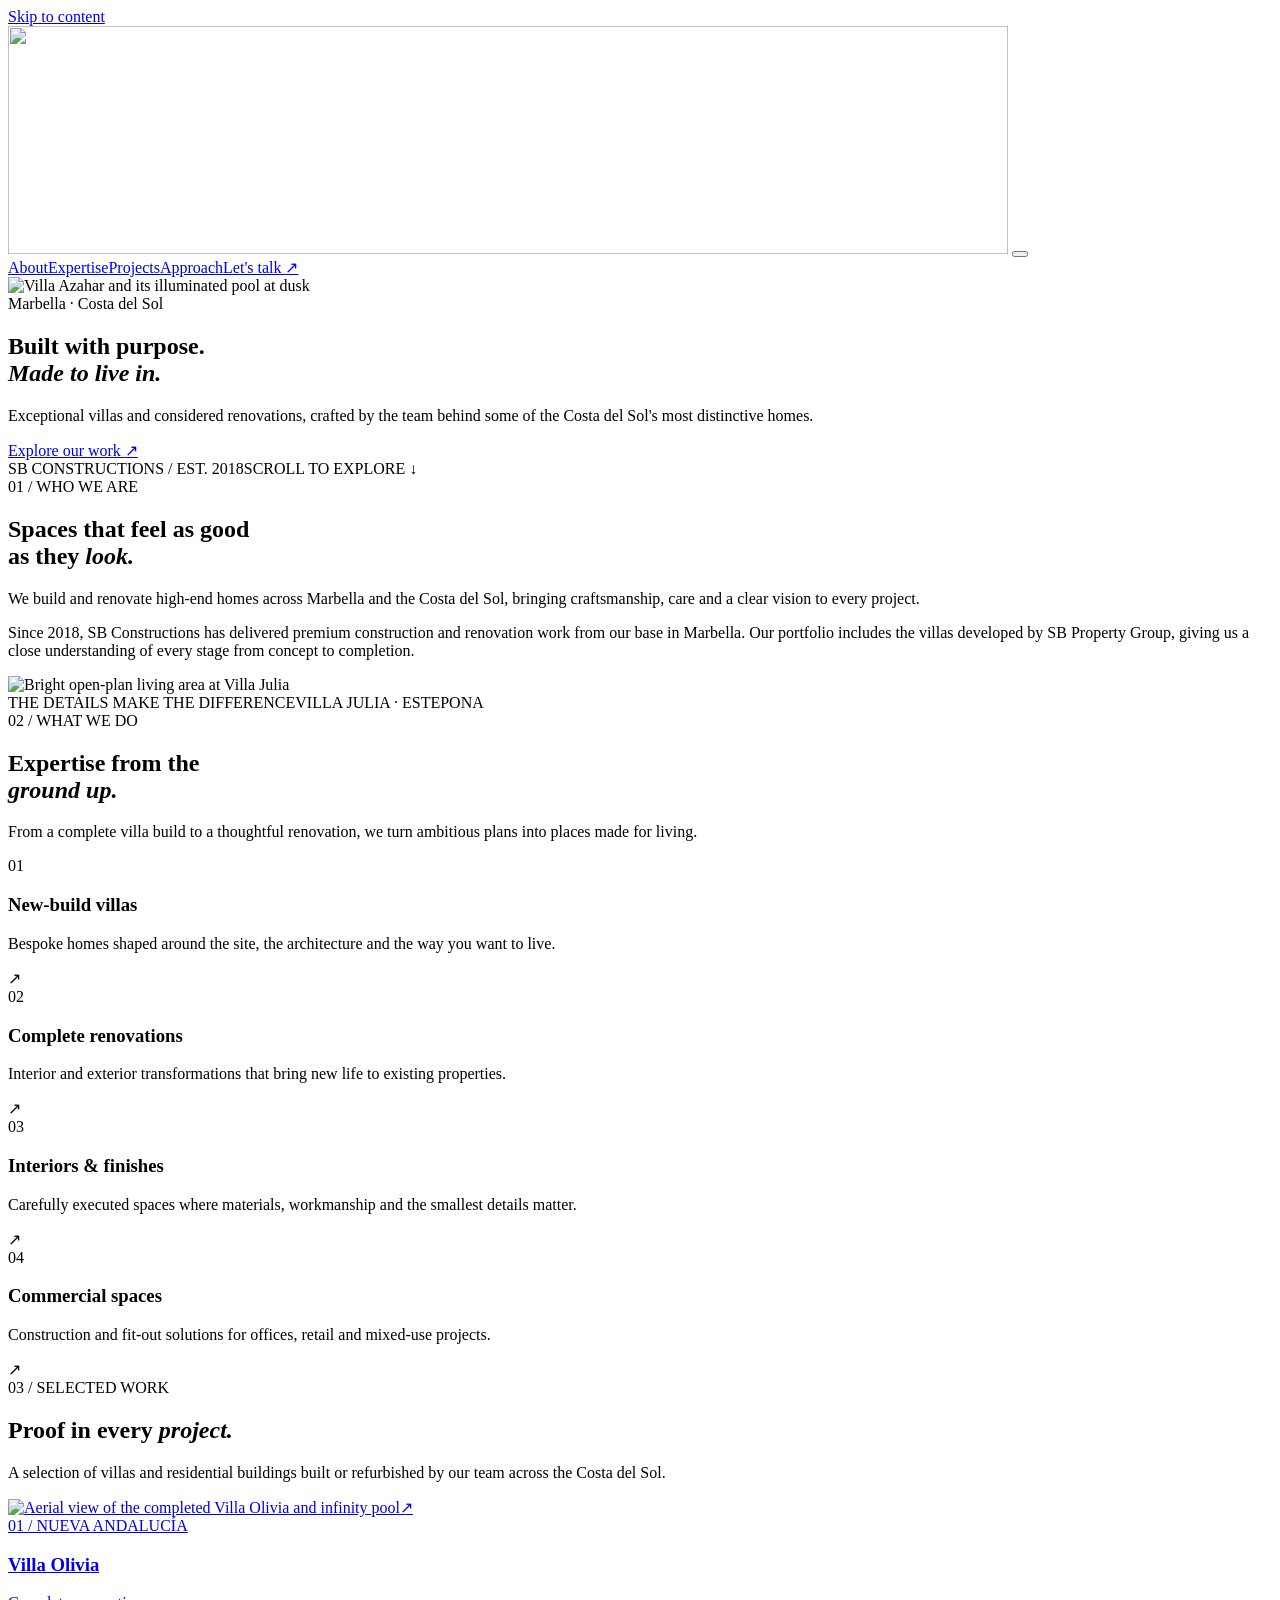
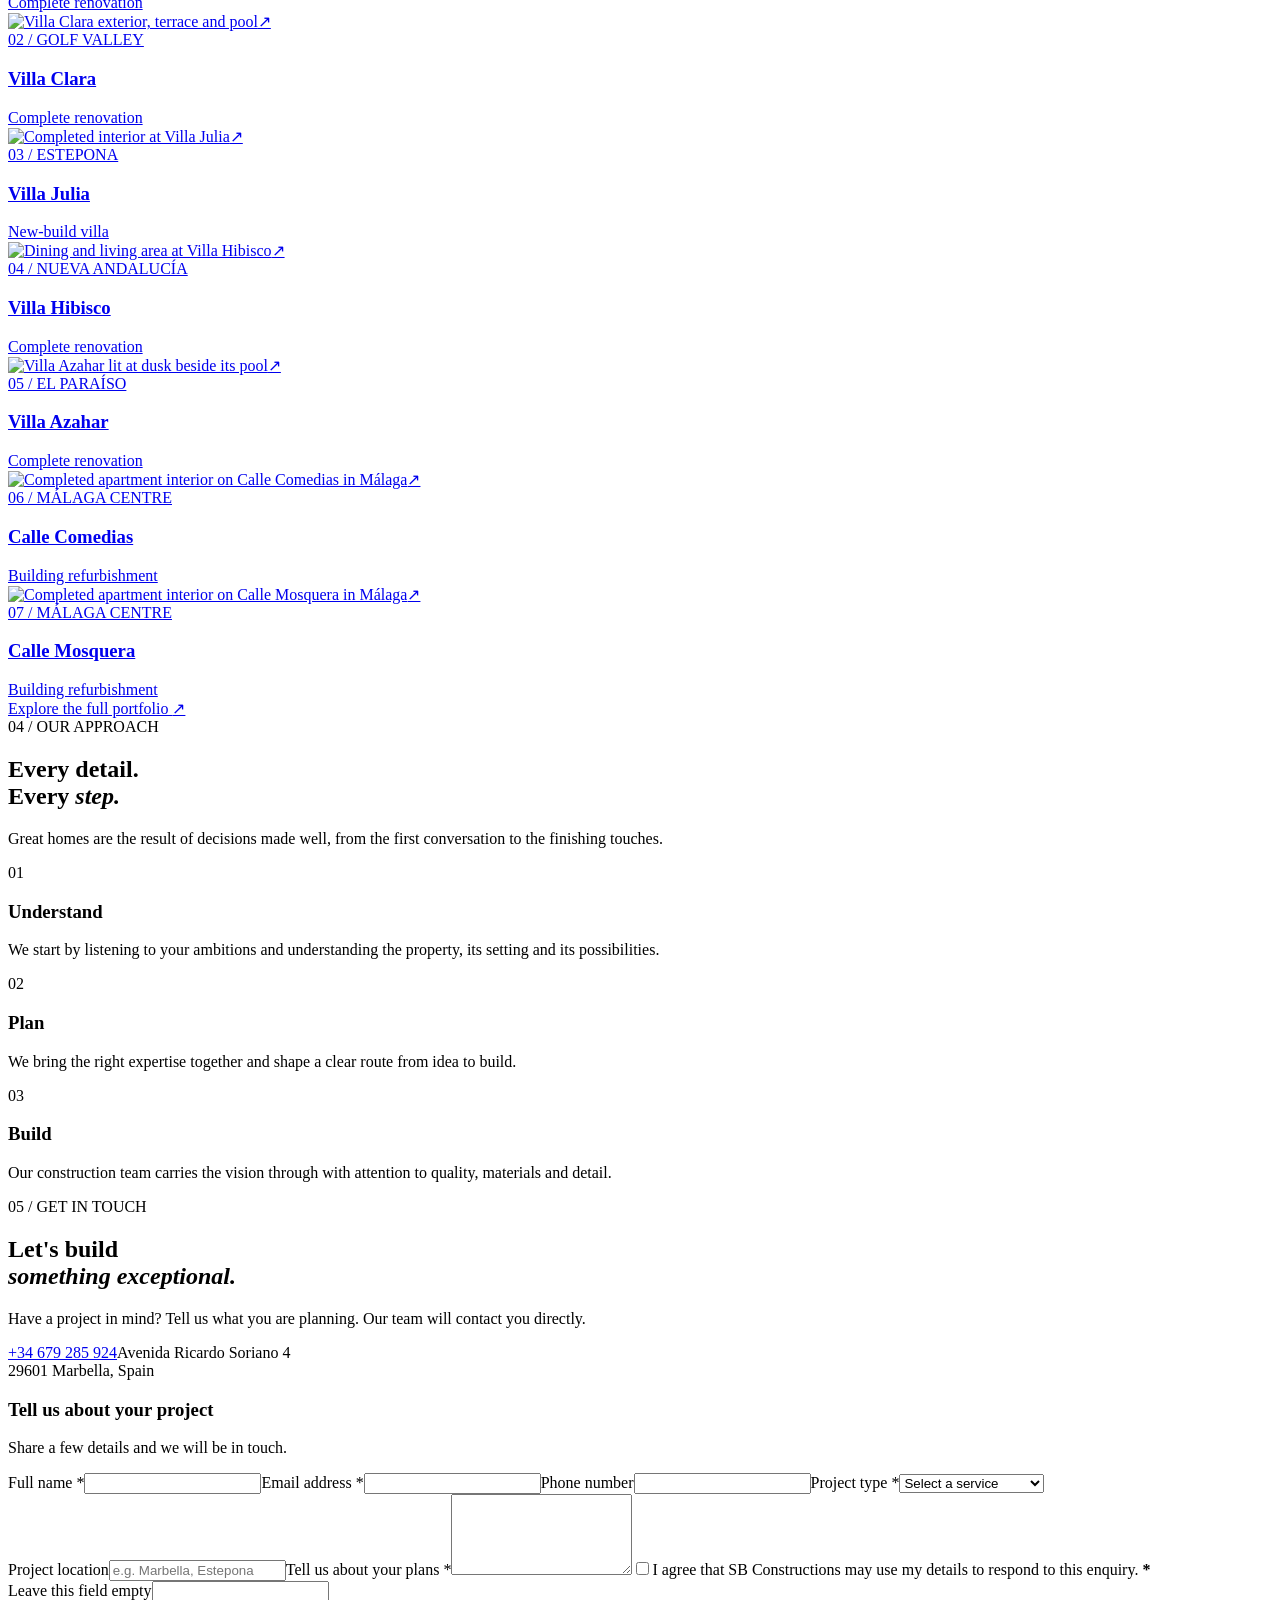
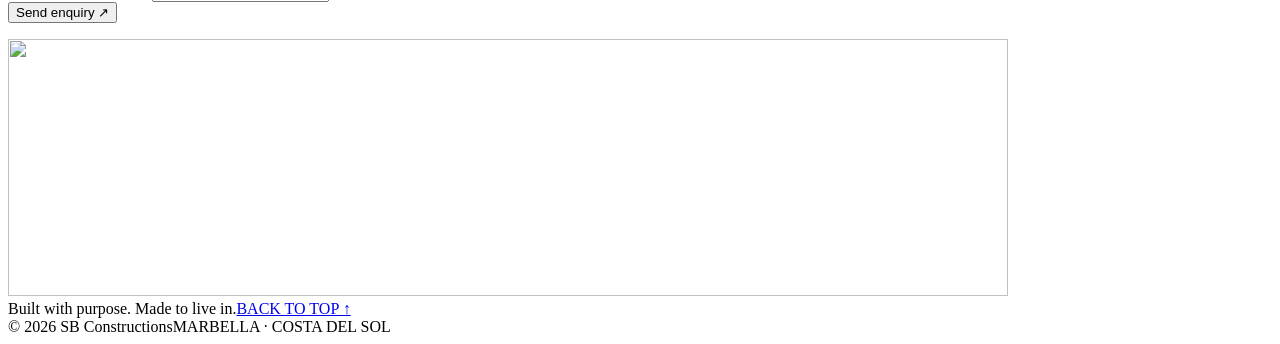
==== index.html @ ccfed998 "Upload SB Constructions Hostinger website" ====
<!doctype html>
<html lang="en">
<head>
  <meta charset="utf-8">
  <meta name="viewport" content="width=device-width, initial-scale=1">
  <meta name="theme-color" content="#182822">
  <meta name="description" content="SB Constructions builds and renovates exceptional villas on the Costa del Sol. Explore our work in Marbella, Nueva Andalucía and Estepona.">
  <title>SB Constructions — Built with purpose. Made to live in.</title>
  <link rel="preconnect" href="https://fonts.googleapis.com">
  <link rel="preconnect" href="https://fonts.gstatic.com" crossorigin>
  <link href="https://fonts.googleapis.com/css2?family=DM+Sans:wght@400;500;600;700&family=Manrope:wght@400;500;600;700;800&display=swap" rel="stylesheet">
  <link rel="stylesheet" href="styles.css">
</head>
<body>
  <a class="skip-link" href="#main">Skip to content</a>
  <header class="site-header" id="top">
    <a class="brand" href="#top" aria-label="SB Constructions, home"><img src="assets/sb-constructions-white.png" alt="" width="1000" height="228"></a>
    <button class="menu-toggle" type="button" aria-expanded="false" aria-controls="main-nav" aria-label="Open menu"><span></span><span></span></button>
    <nav id="main-nav" aria-label="Main navigation"><a href="#about">About</a><a href="#services">Expertise</a><a href="#projects">Projects</a><a href="#approach">Approach</a><a class="nav-contact" href="#contact">Let's talk <span aria-hidden="true">↗</span></a></nav>
  </header>

  <main id="main">
    <section class="hero" aria-labelledby="hero-title">
      <img class="hero-image" src="assets/villa-azahar-01.jpg" alt="Villa Azahar and its illuminated pool at dusk" fetchpriority="high">
      <div class="hero-shade"></div>
      <div class="hero-content wrap">
        <div class="eyebrow light"><span class="eyebrow-line"></span> Marbella · Costa del Sol</div>
        <h1 id="hero-title">Built with purpose.<br><em>Made to live in.</em></h1>
        <p>Exceptional villas and considered renovations, crafted by the team behind some of the Costa del Sol's most distinctive homes.</p>
        <a class="button button-cream" href="#projects">Explore our work <span aria-hidden="true">↗</span></a>
      </div>
      <div class="hero-bottom wrap"><span>SB CONSTRUCTIONS / EST. 2018</span><span>SCROLL TO EXPLORE <span aria-hidden="true">↓</span></span></div>
    </section>

    <section class="intro-section section-pad" id="about">
      <div class="wrap intro-grid">
        <div class="section-label"><span class="eyebrow-line"></span> 01 / WHO WE ARE</div>
        <div><h2>Spaces that feel as good<br>as they <em>look.</em></h2><div class="intro-bottom"><p class="large-copy">We build and renovate high-end homes across Marbella and the Costa del Sol, bringing craftsmanship, care and a clear vision to every project.</p><p>Since 2018, SB Constructions has delivered premium construction and renovation work from our base in Marbella. Our portfolio includes the villas developed by SB Property Group, giving us a close understanding of every stage from concept to completion.</p></div></div>
      </div>
    </section>

    <section class="feature-image" aria-label="Featured craftsmanship"><img src="assets/villa-julia-02.jpg" alt="Bright open-plan living area at Villa Julia" loading="lazy"><div class="feature-image-caption"><span>THE DETAILS MAKE THE DIFFERENCE</span><span>VILLA JULIA · ESTEPONA</span></div></section>

    <section class="services-section section-pad" id="services">
      <div class="wrap"><div class="section-top"><div class="section-label"><span class="eyebrow-line"></span> 02 / WHAT WE DO</div><h2>Expertise from the<br><em>ground up.</em></h2><p>From a complete villa build to a thoughtful renovation, we turn ambitious plans into places made for living.</p></div>
        <div class="service-list">
          <article class="service-row"><span class="service-num">01</span><div><h3>New-build villas</h3><p>Bespoke homes shaped around the site, the architecture and the way you want to live.</p></div><span class="service-arrow" aria-hidden="true">↗</span></article>
          <article class="service-row"><span class="service-num">02</span><div><h3>Complete renovations</h3><p>Interior and exterior transformations that bring new life to existing properties.</p></div><span class="service-arrow" aria-hidden="true">↗</span></article>
          <article class="service-row"><span class="service-num">03</span><div><h3>Interiors & finishes</h3><p>Carefully executed spaces where materials, workmanship and the smallest details matter.</p></div><span class="service-arrow" aria-hidden="true">↗</span></article>
          <article class="service-row"><span class="service-num">04</span><div><h3>Commercial spaces</h3><p>Construction and fit-out solutions for offices, retail and mixed-use projects.</p></div><span class="service-arrow" aria-hidden="true">↗</span></article>
        </div>
      </div>
    </section>

    <section class="projects-section section-pad" id="projects">
      <div class="wrap"><div class="projects-heading"><div><div class="section-label"><span class="eyebrow-line"></span> 03 / SELECTED WORK</div><h2>Proof in every <em>project.</em></h2></div><p>A selection of villas and residential buildings built or refurbished by our team across the Costa del Sol.</p></div>
        <div class="project-grid">
          <a class="project-card card-wide" href="project.html?slug=villa-olivia"><div class="project-image"><img src="assets/villa-olivia-01.jpg" alt="Aerial view of the completed Villa Olivia and infinity pool" loading="lazy"><span class="image-icon" aria-hidden="true">↗</span></div><div class="project-info"><div><span>01 / NUEVA ANDALUCÍA</span><h3>Villa Olivia</h3></div><span>Complete renovation</span></div></a>
          <a class="project-card" href="project.html?slug=villa-clara"><div class="project-image"><img src="assets/villa-clara-01.jpg" alt="Villa Clara exterior, terrace and pool" loading="lazy"><span class="image-icon" aria-hidden="true">↗</span></div><div class="project-info"><div><span>02 / GOLF VALLEY</span><h3>Villa Clara</h3></div><span>Complete renovation</span></div></a>
          <a class="project-card" href="project.html?slug=villa-julia"><div class="project-image"><img src="assets/villa-julia-04.jpg" alt="Completed interior at Villa Julia" loading="lazy"><span class="image-icon" aria-hidden="true">↗</span></div><div class="project-info"><div><span>03 / ESTEPONA</span><h3>Villa Julia</h3></div><span>New-build villa</span></div></a>
          <a class="project-card" href="project.html?slug=villa-hibisco"><div class="project-image"><img src="assets/villa-hibisco-01.jpg" alt="Dining and living area at Villa Hibisco" loading="lazy"><span class="image-icon" aria-hidden="true">↗</span></div><div class="project-info"><div><span>04 / NUEVA ANDALUCÍA</span><h3>Villa Hibisco</h3></div><span>Complete renovation</span></div></a>
          <a class="project-card" href="project.html?slug=villa-azahar"><div class="project-image"><img src="assets/villa-azahar-01.jpg" alt="Villa Azahar lit at dusk beside its pool" loading="lazy"><span class="image-icon" aria-hidden="true">↗</span></div><div class="project-info"><div><span>05 / EL PARAÍSO</span><h3>Villa Azahar</h3></div><span>Complete renovation</span></div></a>

          <a class="project-card" href="project.html?slug=calle-comedias"><div class="project-image"><img src="assets/calle-comedias-01.jpg" alt="Completed apartment interior on Calle Comedias in Málaga" loading="lazy"><span class="image-icon" aria-hidden="true">↗</span></div><div class="project-info"><div><span>06 / MÁLAGA CENTRE</span><h3>Calle Comedias</h3></div><span>Building refurbishment</span></div></a>
          <a class="project-card" href="project.html?slug=calle-mosquera"><div class="project-image"><img src="assets/calle-mosquera-01.jpg" alt="Completed apartment interior on Calle Mosquera in Málaga" loading="lazy"><span class="image-icon" aria-hidden="true">↗</span></div><div class="project-info"><div><span>07 / MÁLAGA CENTRE</span><h3>Calle Mosquera</h3></div><span>Building refurbishment</span></div></a>
        </div>
        <a class="text-link" href="projects.html">Explore the full portfolio <span aria-hidden="true">↗</span></a>
      </div>
    </section>

    <section class="approach-section section-pad" id="approach"><div class="wrap approach-grid"><div><div class="section-label"><span class="eyebrow-line"></span> 04 / OUR APPROACH</div><h2>Every detail.<br>Every <em>step.</em></h2><p>Great homes are the result of decisions made well, from the first conversation to the finishing touches.</p></div><div class="approach-steps"><div><span>01</span><h3>Understand</h3><p>We start by listening to your ambitions and understanding the property, its setting and its possibilities.</p></div><div><span>02</span><h3>Plan</h3><p>We bring the right expertise together and shape a clear route from idea to build.</p></div><div><span>03</span><h3>Build</h3><p>Our construction team carries the vision through with attention to quality, materials and detail.</p></div></div></div></section>

    <section class="contact-section" id="contact"><div class="wrap contact-layout"><div class="contact-inner"><div class="section-label"><span class="eyebrow-line"></span> 05 / GET IN TOUCH</div><h2>Let's build<br><em>something exceptional.</em></h2><p>Have a project in mind? Tell us what you are planning. Our team will contact you directly.</p><div class="contact-details"><a href="tel:+34679285924">+34 679 285 924</a><span>Avenida Ricardo Soriano 4<br>29601 Marbella, Spain</span></div></div><form class="lead-form" id="lead-form" novalidate><h3>Tell us about your project</h3><p>Share a few details and we will be in touch.</p><div class="form-grid"><label>Full name <span>*</span><input name="name" type="text" autocomplete="name" minlength="2" maxlength="120" required></label><label>Email address <span>*</span><input name="email" type="email" autocomplete="email" maxlength="254" required></label><label>Phone number<input name="phone" type="tel" autocomplete="tel" maxlength="50"></label><label>Project type <span>*</span><select name="projectType" required><option value="">Select a service</option><option value="New-build villa">New-build villa</option><option value="Complete renovation">Complete renovation</option><option value="Interiors and finishes">Interiors and finishes</option><option value="Commercial project">Commercial project</option><option value="Other">Other</option></select></label></div><label>Project location<input name="location" type="text" maxlength="120" placeholder="e.g. Marbella, Estepona"></label><label>Tell us about your plans <span>*</span><textarea name="message" rows="5" minlength="10" maxlength="3000" required></textarea></label><label class="form-consent"><input name="consent" type="checkbox" required><span>I agree that SB Constructions may use my details to respond to this enquiry. <strong>*</strong></span></label><div class="form-honeypot" aria-hidden="true"><label>Leave this field empty<input name="website" tabindex="-1" autocomplete="off"></label></div><button class="button button-cream" type="submit">Send enquiry <span aria-hidden="true">↗</span></button><p class="form-status" role="status" aria-live="polite"></p></form></div></section>
  </main>
  <footer><div class="wrap footer-main"><a class="brand dark" href="#top" aria-label="SB Constructions, back to top"><img src="assets/sb-constructions-black.png" alt="" width="1000" height="257"></a><div><span>Built with purpose. Made to live in.</span><a href="#top">BACK TO TOP ↑</a></div></div><div class="wrap footer-bottom"><span>© <span id="year">2026</span> SB Constructions</span><span>MARBELLA · COSTA DEL SOL</span></div></footer>
  <script src="script.js"></script>
  <script src="lead-form.js"></script>
</body>
</html>
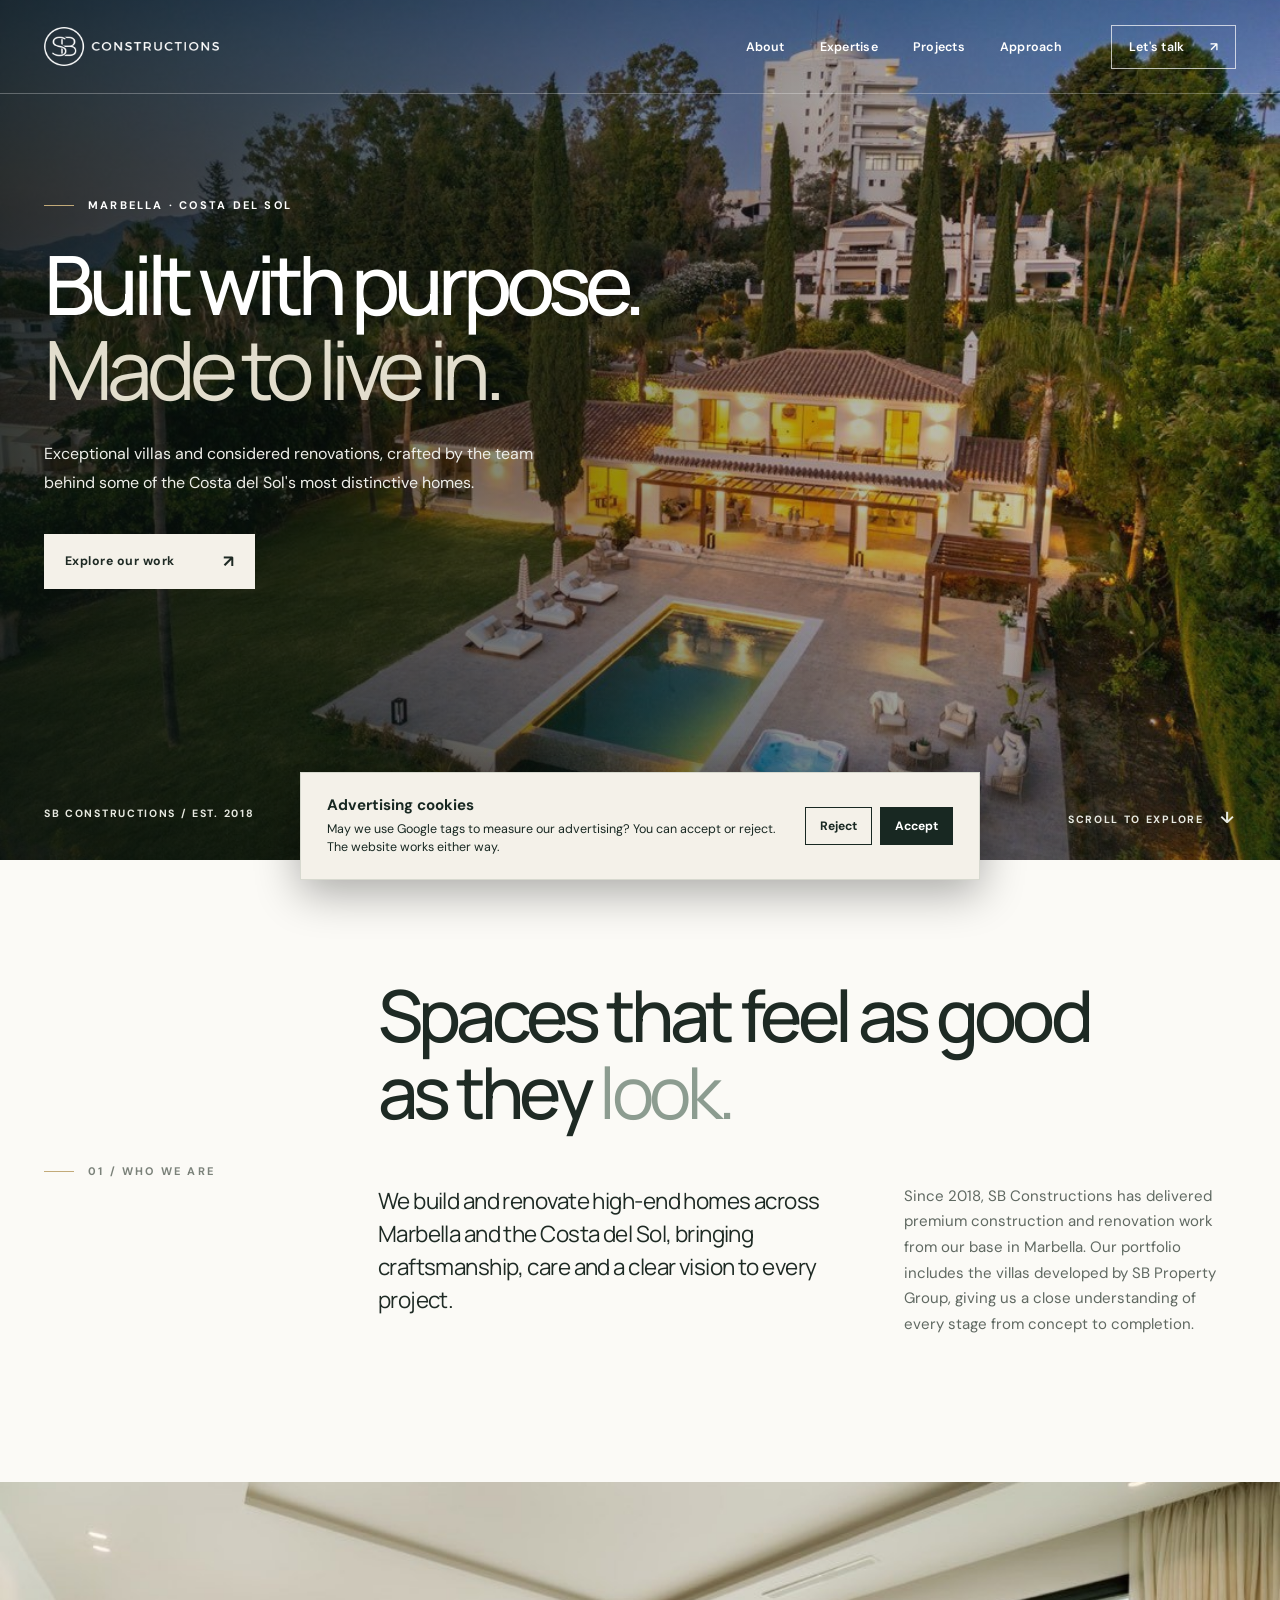
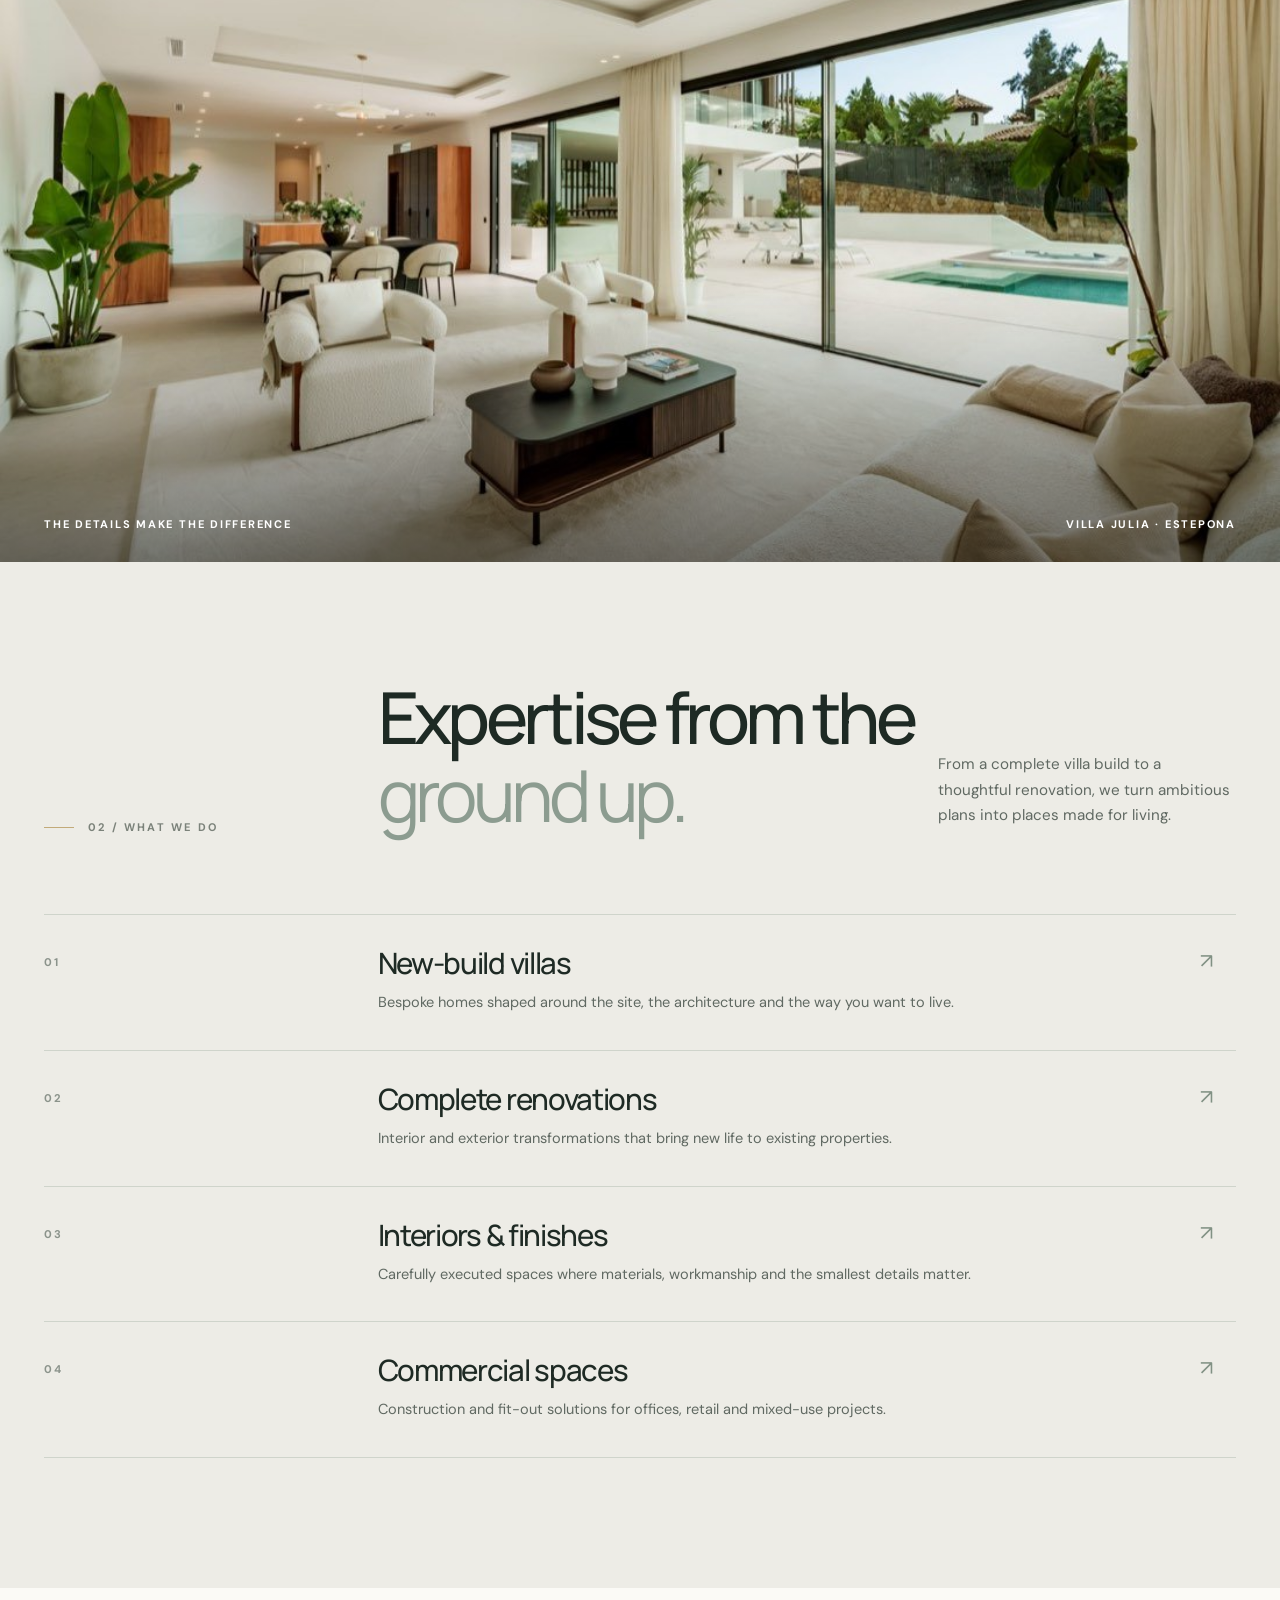
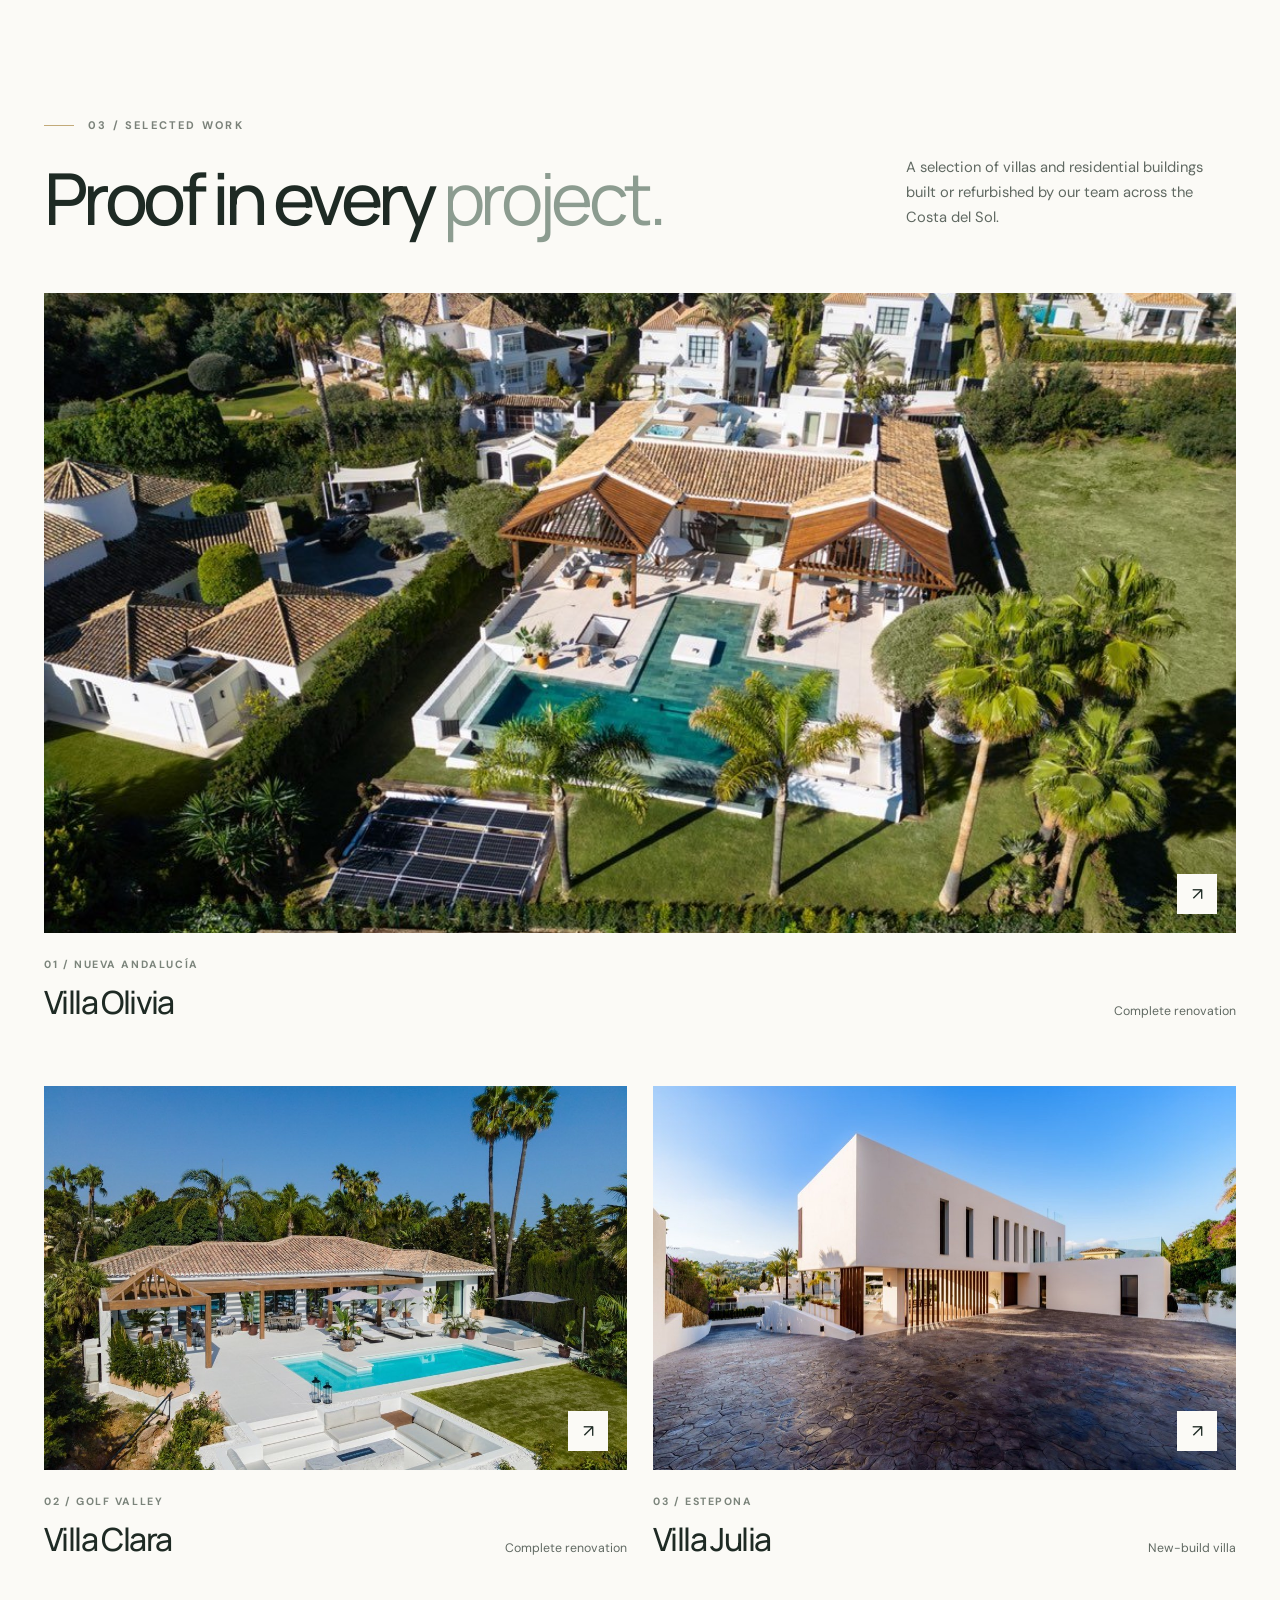
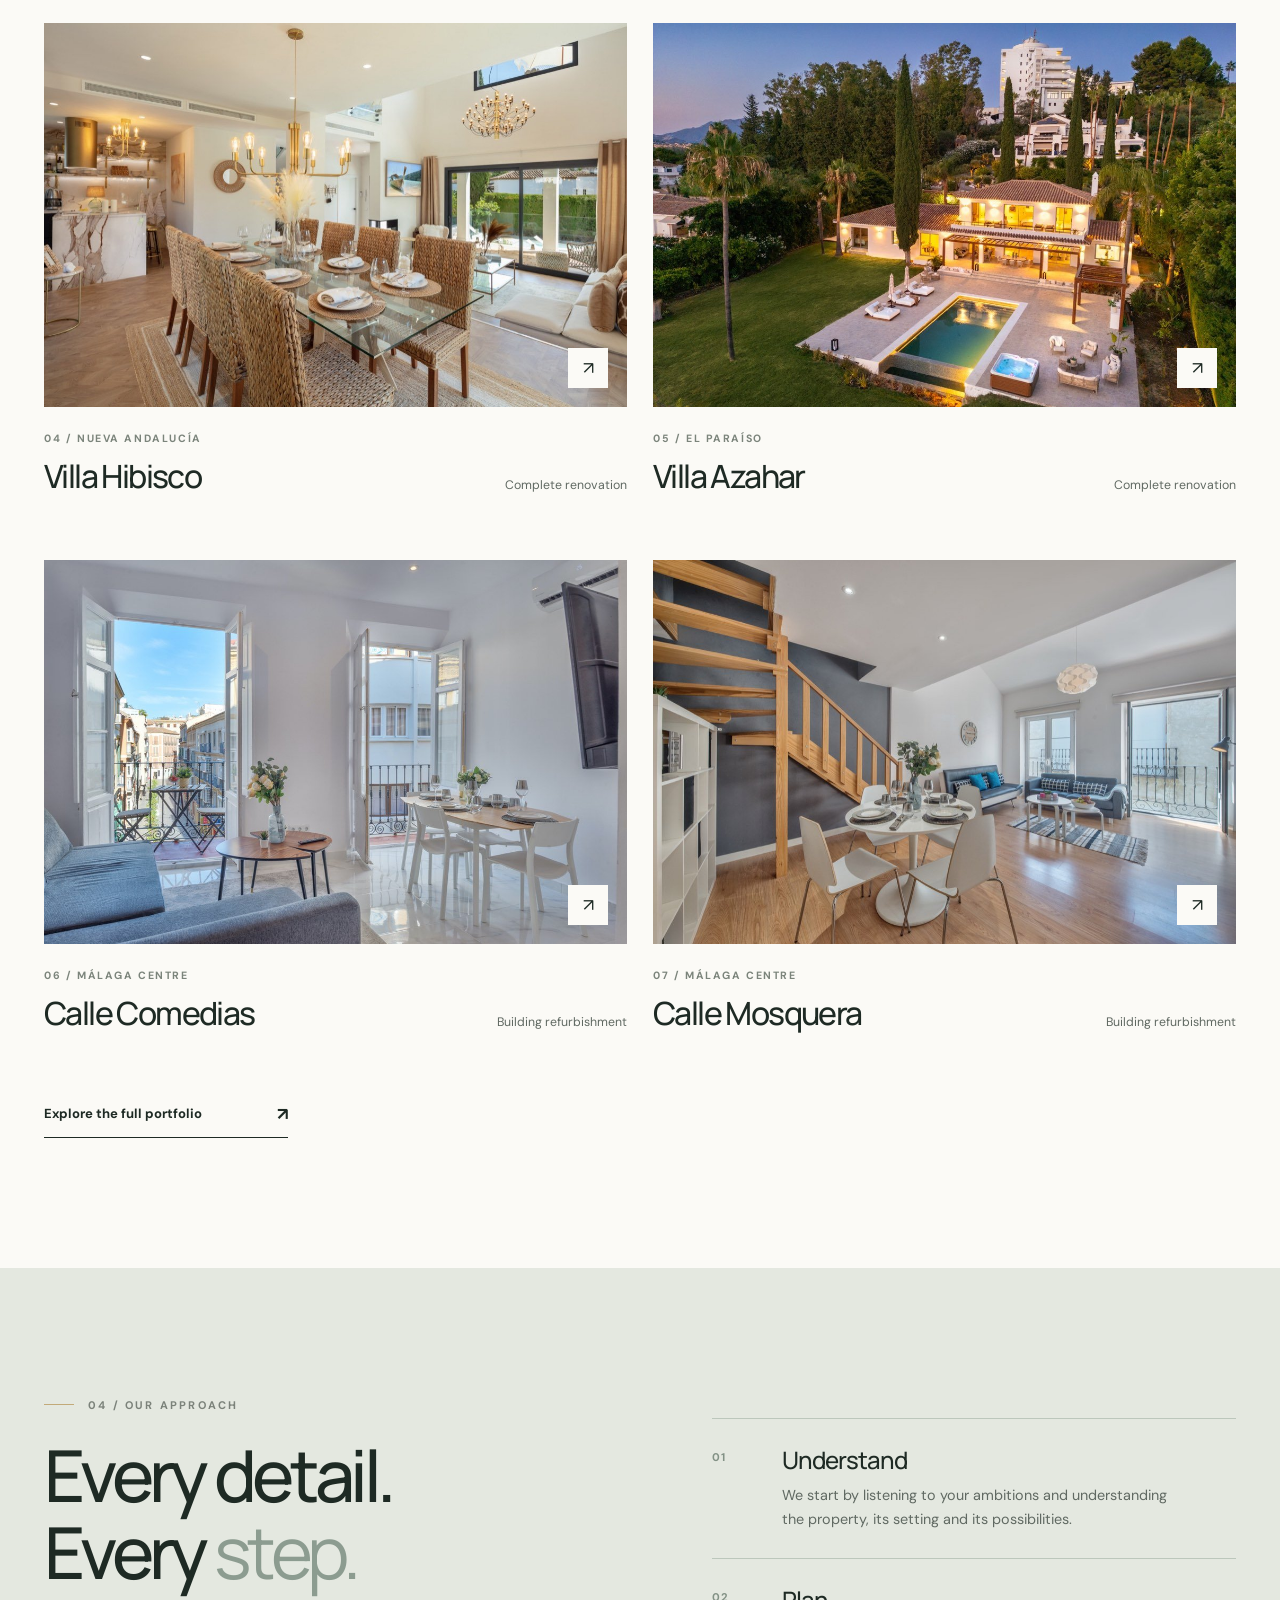
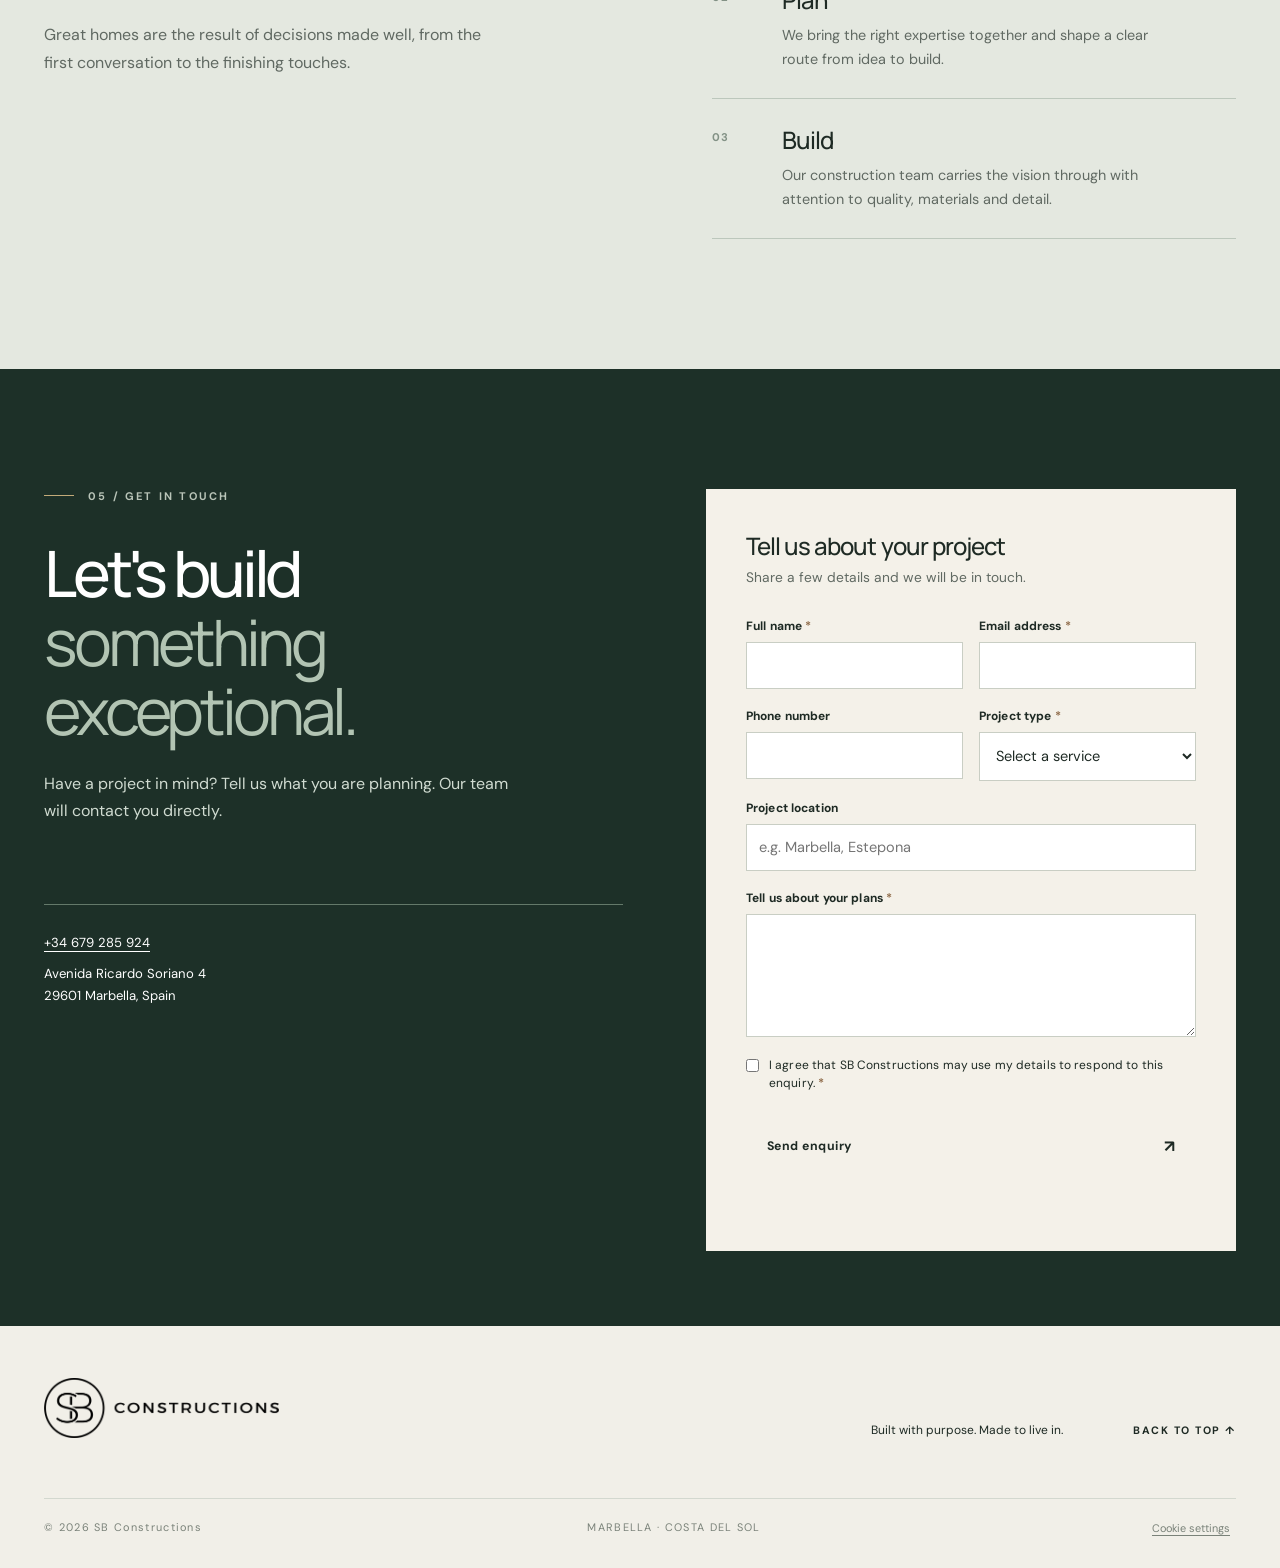
==== commit ab5c51a9: "Improve project SEO, sitemap, metadata and consent-controlled GTM" ====
--- a/index.html
+++ b/index.html
@@ -4,12 +4,44 @@
   <meta charset="utf-8">
   <meta name="viewport" content="width=device-width, initial-scale=1">
   <meta name="theme-color" content="#182822">
-  <meta name="description" content="SB Constructions builds and renovates exceptional villas on the Costa del Sol. Explore our work in Marbella, Nueva Andalucía and Estepona.">
-  <title>SB Constructions — Built with purpose. Made to live in.</title>
+  <meta name="description" content="SB Constructions builds new villas and renovates homes in Marbella and across the Costa del Sol. Explore completed projects and tell us about your plans.">
+  <title>Villa Construction &amp; Renovation in Marbella | SB Constructions</title>
+  <link rel="canonical" href="https://www.sbconstructions.es/">
+  <meta property="og:type" content="website">
+  <meta property="og:site_name" content="SB Constructions">
+  <meta property="og:title" content="Villa Construction &amp; Renovation in Marbella | SB Constructions">
+  <meta property="og:description" content="New villas and considered renovations across Marbella and the Costa del Sol. Explore the work of SB Constructions.">
+  <meta property="og:url" content="https://www.sbconstructions.es/">
+  <meta property="og:image" content="https://www.sbconstructions.es/assets/villa-azahar-01.jpg">
+  <meta property="og:image:alt" content="Completed Villa Azahar and its illuminated pool at dusk">
+  <meta name="twitter:card" content="summary_large_image">
+  <script type="application/ld+json">
+  {
+    "@context": "https://schema.org",
+    "@type": "GeneralContractor",
+    "@id": "https://www.sbconstructions.es/#business",
+    "name": "SB Constructions",
+    "url": "https://www.sbconstructions.es/",
+    "description": "Villa construction and residential renovations in Marbella and across the Costa del Sol.",
+    "logo": "https://www.sbconstructions.es/assets/sb-constructions-black.png",
+    "image": "https://www.sbconstructions.es/assets/villa-azahar-01.jpg",
+    "telephone": "+34 679 285 924",
+    "email": "info@sbconstructions.es",
+    "address": {
+      "@type": "PostalAddress",
+      "streetAddress": "Avenida Ricardo Soriano 4",
+      "postalCode": "29601",
+      "addressLocality": "Marbella",
+      "addressCountry": "ES"
+    },
+    "areaServed": ["Marbella", "Estepona", "Málaga", "Costa del Sol"]
+  }
+  </script>
   <link rel="preconnect" href="https://fonts.googleapis.com">
   <link rel="preconnect" href="https://fonts.gstatic.com" crossorigin>
   <link href="https://fonts.googleapis.com/css2?family=DM+Sans:wght@400;500;600;700&family=Manrope:wght@400;500;600;700;800&display=swap" rel="stylesheet">
-  <link rel="stylesheet" href="styles.css">
+  <link rel="stylesheet" href="styles.css?v=20261111">
+  <link rel="stylesheet" href="consent.css">
 </head>
 <body>
   <a class="skip-link" href="#main">Skip to content</a>
@@ -55,14 +87,14 @@
     <section class="projects-section section-pad" id="projects">
       <div class="wrap"><div class="projects-heading"><div><div class="section-label"><span class="eyebrow-line"></span> 03 / SELECTED WORK</div><h2>Proof in every <em>project.</em></h2></div><p>A selection of villas and residential buildings built or refurbished by our team across the Costa del Sol.</p></div>
         <div class="project-grid">
-          <a class="project-card card-wide" href="project.html?slug=villa-olivia"><div class="project-image"><img src="assets/villa-olivia-01.jpg" alt="Aerial view of the completed Villa Olivia and infinity pool" loading="lazy"><span class="image-icon" aria-hidden="true">↗</span></div><div class="project-info"><div><span>01 / NUEVA ANDALUCÍA</span><h3>Villa Olivia</h3></div><span>Complete renovation</span></div></a>
-          <a class="project-card" href="project.html?slug=villa-clara"><div class="project-image"><img src="assets/villa-clara-01.jpg" alt="Villa Clara exterior, terrace and pool" loading="lazy"><span class="image-icon" aria-hidden="true">↗</span></div><div class="project-info"><div><span>02 / GOLF VALLEY</span><h3>Villa Clara</h3></div><span>Complete renovation</span></div></a>
-          <a class="project-card" href="project.html?slug=villa-julia"><div class="project-image"><img src="assets/villa-julia-04.jpg" alt="Completed interior at Villa Julia" loading="lazy"><span class="image-icon" aria-hidden="true">↗</span></div><div class="project-info"><div><span>03 / ESTEPONA</span><h3>Villa Julia</h3></div><span>New-build villa</span></div></a>
-          <a class="project-card" href="project.html?slug=villa-hibisco"><div class="project-image"><img src="assets/villa-hibisco-01.jpg" alt="Dining and living area at Villa Hibisco" loading="lazy"><span class="image-icon" aria-hidden="true">↗</span></div><div class="project-info"><div><span>04 / NUEVA ANDALUCÍA</span><h3>Villa Hibisco</h3></div><span>Complete renovation</span></div></a>
-          <a class="project-card" href="project.html?slug=villa-azahar"><div class="project-image"><img src="assets/villa-azahar-01.jpg" alt="Villa Azahar lit at dusk beside its pool" loading="lazy"><span class="image-icon" aria-hidden="true">↗</span></div><div class="project-info"><div><span>05 / EL PARAÍSO</span><h3>Villa Azahar</h3></div><span>Complete renovation</span></div></a>
+          <a class="project-card card-wide" href="projects/villa-olivia.html"><div class="project-image"><img src="assets/villa-olivia-01.jpg" alt="Aerial view of the completed Villa Olivia and infinity pool" loading="lazy"><span class="image-icon" aria-hidden="true">↗</span></div><div class="project-info"><div><span>01 / NUEVA ANDALUCÍA</span><h3>Villa Olivia</h3></div><span>Complete renovation</span></div></a>
+          <a class="project-card" href="projects/villa-clara.html"><div class="project-image"><img src="assets/villa-clara-01.jpg" alt="Villa Clara exterior, terrace and pool" loading="lazy"><span class="image-icon" aria-hidden="true">↗</span></div><div class="project-info"><div><span>02 / GOLF VALLEY</span><h3>Villa Clara</h3></div><span>Complete renovation</span></div></a>
+          <a class="project-card" href="projects/villa-julia.html"><div class="project-image"><img src="assets/villa-julia-04.jpg" alt="Completed interior at Villa Julia" loading="lazy"><span class="image-icon" aria-hidden="true">↗</span></div><div class="project-info"><div><span>03 / ESTEPONA</span><h3>Villa Julia</h3></div><span>New-build villa</span></div></a>
+          <a class="project-card" href="projects/villa-hibisco.html"><div class="project-image"><img src="assets/villa-hibisco-01.jpg" alt="Dining and living area at Villa Hibisco" loading="lazy"><span class="image-icon" aria-hidden="true">↗</span></div><div class="project-info"><div><span>04 / NUEVA ANDALUCÍA</span><h3>Villa Hibisco</h3></div><span>Complete renovation</span></div></a>
+          <a class="project-card" href="projects/villa-azahar.html"><div class="project-image"><img src="assets/villa-azahar-01.jpg" alt="Villa Azahar lit at dusk beside its pool" loading="lazy"><span class="image-icon" aria-hidden="true">↗</span></div><div class="project-info"><div><span>05 / EL PARAÍSO</span><h3>Villa Azahar</h3></div><span>Complete renovation</span></div></a>
 
-          <a class="project-card" href="project.html?slug=calle-comedias"><div class="project-image"><img src="assets/calle-comedias-01.jpg" alt="Completed apartment interior on Calle Comedias in Málaga" loading="lazy"><span class="image-icon" aria-hidden="true">↗</span></div><div class="project-info"><div><span>06 / MÁLAGA CENTRE</span><h3>Calle Comedias</h3></div><span>Building refurbishment</span></div></a>
-          <a class="project-card" href="project.html?slug=calle-mosquera"><div class="project-image"><img src="assets/calle-mosquera-01.jpg" alt="Completed apartment interior on Calle Mosquera in Málaga" loading="lazy"><span class="image-icon" aria-hidden="true">↗</span></div><div class="project-info"><div><span>07 / MÁLAGA CENTRE</span><h3>Calle Mosquera</h3></div><span>Building refurbishment</span></div></a>
+          <a class="project-card" href="projects/calle-comedias.html"><div class="project-image"><img src="assets/calle-comedias-01.jpg" alt="Completed apartment interior on Calle Comedias in Málaga" loading="lazy"><span class="image-icon" aria-hidden="true">↗</span></div><div class="project-info"><div><span>06 / MÁLAGA CENTRE</span><h3>Calle Comedias</h3></div><span>Building refurbishment</span></div></a>
+          <a class="project-card" href="projects/calle-mosquera.html"><div class="project-image"><img src="assets/calle-mosquera-01.jpg" alt="Completed apartment interior on Calle Mosquera in Málaga" loading="lazy"><span class="image-icon" aria-hidden="true">↗</span></div><div class="project-info"><div><span>07 / MÁLAGA CENTRE</span><h3>Calle Mosquera</h3></div><span>Building refurbishment</span></div></a>
         </div>
         <a class="text-link" href="projects.html">Explore the full portfolio <span aria-hidden="true">↗</span></a>
       </div>
@@ -74,6 +106,7 @@
   </main>
   <footer><div class="wrap footer-main"><a class="brand dark" href="#top" aria-label="SB Constructions, back to top"><img src="assets/sb-constructions-black.png" alt="" width="1000" height="257"></a><div><span>Built with purpose. Made to live in.</span><a href="#top">BACK TO TOP ↑</a></div></div><div class="wrap footer-bottom"><span>© <span id="year">2026</span> SB Constructions</span><span>MARBELLA · COSTA DEL SOL</span></div></footer>
   <script src="script.js"></script>
+  <script src="consent.js"></script>
   <script src="lead-form.js"></script>
 </body>
 </html>
--- a/styles.css
+++ b/styles.css
@@ -0,0 +1,22 @@
+:root{--ink:#1e2a24;--muted:#606962;--cream:#f4f1e9;--paper:#fbfaf6;--line:#d9ddd4;--green:#1d3028;--gold:#c2aa79}*{box-sizing:border-box}html{scroll-behavior:smooth}body{margin:0;background:var(--paper);color:var(--ink);font-family:'DM Sans',sans-serif}body.menu-open{overflow:hidden}a{color:inherit;text-decoration:none}button{font:inherit}img{display:block;max-width:100%}h1,h2,h3,p{margin-top:0}h1,h2,h3{font-family:Manrope,sans-serif}h2{font-size:clamp(2.7rem,5.6vw,5.7rem);line-height:1.08;letter-spacing:-.065em;font-weight:500}h2 em,h1 em{font-style:normal;font-weight:400;color:#9cae9e}p{line-height:1.7}.wrap{width:min(100% - 88px,1440px);margin-inline:auto}.section-pad{padding:130px 0}.skip-link{position:absolute;z-index:100;top:-60px;left:12px;padding:12px;background:white}.skip-link:focus{top:12px}.site-header{position:absolute;z-index:20;top:0;left:0;right:0;height:94px;display:flex;align-items:center;justify-content:space-between;padding:0 max(44px,calc((100vw - 1440px)/2));color:white;border-bottom:1px solid rgba(255,255,255,.28)}.brand{display:inline-flex;align-items:center;gap:13px;letter-spacing:.18em;font-family:Manrope,sans-serif;font-weight:700;font-size:.72rem;white-space:nowrap}.brand-mark{display:grid;place-items:center;width:40px;height:40px;border:1.5px solid currentColor;border-radius:50%;font-size:1rem;letter-spacing:-.14em;padding-right:4px;font-weight:800}.brand-name{padding-top:2px}.site-header nav{display:flex;align-items:center;gap:35px;font-size:.78rem;font-weight:600;letter-spacing:.02em}.site-header nav>a{transition:opacity .2s}.site-header nav>a:hover{opacity:.65}.site-header .nav-contact{border:1px solid rgba(255,255,255,.7);padding:13px 17px;margin-left:14px}.nav-contact span{margin-left:22px}.menu-toggle{display:none}.hero{height:min(860px,100svh);min-height:650px;position:relative;color:#fff;background:#1c2922}.hero-image,.hero-shade{position:absolute;inset:0;width:100%;height:100%}.hero-image{object-fit:cover;object-position:center 55%}.hero-shade{background:linear-gradient(90deg,rgba(8,17,13,.79),rgba(8,17,13,.35) 57%,rgba(8,17,13,.15)),linear-gradient(0deg,rgba(9,18,14,.35),transparent 35%)}.hero-content{position:relative;z-index:1;padding-top:clamp(190px,22vh,270px)}.eyebrow,.section-label{display:flex;align-items:center;gap:14px;font-size:.69rem;letter-spacing:.2em;font-weight:700;text-transform:uppercase}.eyebrow-line{width:30px;height:1px;background:var(--gold);display:inline-block;flex:none}.hero h1{max-width:1050px;margin:30px 0 28px;font-size:clamp(3.4rem,6.4vw,7.4rem);line-height:1.04;letter-spacing:-.075em;font-weight:500}.hero h1 em{color:#e2ddcd}.hero-content p{max-width:520px;font-size:1rem;line-height:1.8;color:#eeeee9;margin-bottom:36px}.button{display:inline-flex;align-items:center;justify-content:space-between;gap:48px;min-height:55px;padding:0 21px;font-size:.77rem;letter-spacing:.04em;font-weight:700;transition:background .2s,transform .2s}.button:hover{transform:translateY(-2px)}.button-cream{background:var(--cream);color:var(--ink)}.button-cream:hover{background:white}.button span{font-size:1.05rem}.hero-bottom{position:absolute;z-index:1;left:50%;bottom:32px;transform:translateX(-50%);display:flex;justify-content:space-between;font-size:.66rem;letter-spacing:.16em;font-weight:700;color:#e7e9e1}.hero-bottom span span{font-size:1rem;margin-left:12px}.intro-section{background:var(--paper)}.intro-grid{display:grid;grid-template-columns:28% 72%}.section-label{color:#7b827a}.intro-grid h2{margin:-13px 0 52px}.intro-grid h2 em,.services-section h2 em,.projects-section h2 em{color:#8c9c90}.intro-bottom{display:grid;grid-template-columns:1.15fr .85fr;gap:9%;max-width:900px}.intro-bottom .large-copy{font-family:Manrope,sans-serif;font-size:1.4rem;line-height:1.48;letter-spacing:-.025em}.intro-bottom p:last-child{font-size:.94rem;color:var(--muted)}.feature-image{position:relative;height:min(680px,58vw);min-height:420px;overflow:hidden}.feature-image img{width:100%;height:100%;object-fit:cover;object-position:center 57%}.feature-image:after{content:"";position:absolute;inset:60% 0 0;background:linear-gradient(transparent,rgba(0,0,0,.45))}.feature-image-caption{position:absolute;z-index:1;bottom:31px;left:max(44px,calc((100vw - 1440px)/2));right:max(44px,calc((100vw - 1440px)/2));display:flex;justify-content:space-between;color:white;font-size:.69rem;font-weight:700;letter-spacing:.16em}.services-section{background:#edece6}.section-top{display:grid;grid-template-columns:28% 47% 25%;align-items:end;margin-bottom:80px}.section-top h2{margin:-13px 0 0}.section-top p{color:var(--muted);font-size:.95rem;margin:0 0 5px}.service-row{display:grid;grid-template-columns:28% 1fr 36px;border-top:1px solid #cfd4cb;padding:28px 0 34px;align-items:start}.service-row:last-child{border-bottom:1px solid #cfd4cb}.service-num{font-size:.7rem;color:#8b938b;font-weight:700;letter-spacing:.14em;padding-top:12px}.service-row h3{font-size:clamp(1.3rem,2.3vw,2rem);font-weight:500;letter-spacing:-.045em;margin-bottom:8px}.service-row p{font-size:.91rem;color:var(--muted);margin:0}.service-arrow{font-size:1.3rem;padding-top:4px;color:#819184}.projects-section{background:var(--paper)}.projects-heading{display:flex;justify-content:space-between;align-items:end;gap:40px;margin-bottom:55px}.projects-heading h2{margin:28px 0 0}.projects-heading>p{max-width:330px;color:var(--muted);font-size:.92rem;margin-bottom:8px}.project-grid{display:grid;grid-template-columns:repeat(2,minmax(0,1fr));column-gap:26px;row-gap:62px}.project-card.card-wide{grid-column:span 2}.project-image{height:clamp(270px,30vw,440px);overflow:hidden;position:relative;background:#ddd}.card-wide .project-image{height:clamp(420px,50vw,650px)}.project-image img{width:100%;height:100%;object-fit:cover;transition:transform .5s}.project-card:hover img{transform:scale(1.035)}.image-icon{position:absolute;right:19px;bottom:19px;background:var(--paper);width:40px;height:40px;display:grid;place-items:center;font-size:1.1rem}.project-info{display:flex;justify-content:space-between;align-items:end;gap:16px;padding-top:19px}.project-info div>span{font-size:.66rem;letter-spacing:.15em;color:#7b847b;font-weight:700}.project-info h3{font-size:clamp(1.4rem,2.5vw,2.2rem);letter-spacing:-.05em;font-weight:500;margin:7px 0 0}.project-info>span{font-size:.77rem;color:var(--muted);padding-bottom:5px}.text-link{display:inline-flex;gap:75px;align-items:center;border-bottom:1px solid var(--ink);padding-bottom:12px;margin-top:68px;font-size:.82rem;font-weight:700}.text-link span{font-size:1.1rem}.approach-section{background:#e4e8e0}.approach-grid{display:grid;grid-template-columns:1fr 1fr;gap:12%}.approach-grid h2{margin:25px 0 30px}.approach-grid h2 em{color:#8c9c90}.approach-grid>div:first-child>p{max-width:440px;color:var(--muted)}.approach-steps{padding-top:20px}.approach-steps>div{position:relative;border-top:1px solid #bcc7bc;padding:24px 0 26px 70px}.approach-steps>div:last-child{border-bottom:1px solid #bcc7bc}.approach-steps span{position:absolute;left:0;top:31px;font-size:.7rem;letter-spacing:.15em;color:#829185;font-weight:700}.approach-steps h3{font-size:1.5rem;letter-spacing:-.04em;font-weight:500;margin-bottom:7px}.approach-steps p{color:var(--muted);font-size:.9rem;max-width:400px;margin:0}.contact-section{background:var(--green);color:white;padding:120px 0 75px}.contact-section .section-label{color:#b9c4b8}.contact-inner h2{font-size:clamp(3.2rem,6.9vw,7.5rem);margin:35px 0 25px}.contact-inner h2 em{color:#b2c4b3}.contact-inner>p{max-width:470px;color:#d0dbd1;margin-bottom:32px}.contact-details{border-top:1px solid #64796a;margin-top:100px;padding-top:27px;display:flex;justify-content:space-between;gap:25px;font-size:.82rem;line-height:1.7}.contact-details a{text-decoration:underline;text-underline-offset:4px}footer{background:#f1efe8}.footer-main{display:flex;justify-content:space-between;align-items:end;padding:52px 0 60px}.brand.dark{color:var(--ink)}.footer-main>div{display:flex;align-items:center;gap:70px;font-size:.75rem}.footer-main>div>a{font-size:.67rem;letter-spacing:.14em;font-weight:700}.footer-bottom{border-top:1px solid #d3d8cf;display:flex;justify-content:space-between;padding:21px 0 32px;font-size:.68rem;letter-spacing:.12em;color:#7a8279}
+@media(max-width:900px){.wrap{width:min(100% - 48px,1440px)}.site-header{padding:0 24px;height:78px}.site-header nav{gap:20px}.intro-grid,.section-top{grid-template-columns:1fr}.intro-grid h2,.section-top h2{margin-top:32px}.intro-bottom{max-width:none}.section-top{gap:0}.section-top p{margin-top:22px;max-width:460px}.service-row{grid-template-columns:14% 1fr 30px}.approach-grid{gap:7%}.section-pad{padding:90px 0}.feature-image-caption{left:24px;right:24px}}
+@media(max-width:650px){.wrap{width:calc(100% - 40px)}.site-header{height:70px;padding:0 20px}.brand{font-size:.61rem;gap:10px}.brand-mark{width:35px;height:35px;font-size:.87rem}.menu-toggle{display:flex;width:42px;height:42px;flex-direction:column;align-items:center;justify-content:center;gap:6px;background:none;border:0;color:white;z-index:22}.menu-toggle span{height:1px;width:24px;background:currentColor;transition:transform .2s}.menu-toggle[aria-expanded=true] span:first-child{transform:translateY(3.5px) rotate(45deg)}.menu-toggle[aria-expanded=true] span:last-child{transform:translateY(-3.5px) rotate(-45deg)}.site-header nav{position:fixed;inset:0;background:var(--green);display:none;flex-direction:column;align-items:flex-start;justify-content:center;padding:70px 30px;gap:27px;font-size:1.7rem;font-family:Manrope,sans-serif}.site-header nav.open{display:flex}.site-header .nav-contact{font-size:1rem;margin:18px 0 0;padding:15px 20px}.hero{height:760px;min-height:650px;max-height:100svh}.hero-image{object-position:57% center}.hero-shade{background:linear-gradient(90deg,rgba(8,17,13,.7),rgba(8,17,13,.26)),linear-gradient(0deg,rgba(8,17,13,.5),transparent 60%)}.hero-content{padding-top:clamp(180px,28vh,270px)}.hero h1{font-size:clamp(3rem,10.5vw,4.8rem);margin:23px 0}.hero-content p{font-size:.9rem;max-width:390px}.hero-bottom{bottom:22px;font-size:.56rem}.hero-bottom>span:last-child{display:none}.section-pad{padding:75px 0}.intro-grid h2{font-size:clamp(2.8rem,10vw,4.3rem);margin:33px 0 32px}.intro-bottom{grid-template-columns:1fr;gap:8px}.intro-bottom .large-copy{font-size:1.2rem}.feature-image{height:440px;min-height:0}.feature-image-caption{left:20px;right:20px;bottom:18px;font-size:.53rem}.feature-image-caption span:last-child{display:none}.section-top{margin-bottom:50px}.section-top h2{font-size:clamp(2.8rem,10vw,4.3rem)}.service-row{grid-template-columns:40px 1fr 20px;padding:21px 0}.service-row h3{font-size:1.28rem}.service-row p{font-size:.8rem}.projects-heading{display:block;margin-bottom:33px}.projects-heading h2{font-size:clamp(2.8rem,10vw,4.3rem);margin-top:22px}.projects-heading>p{margin-top:20px}.project-grid{grid-template-columns:1fr;row-gap:35px}.project-card.card-wide{grid-column:auto}.project-image,.card-wide .project-image{height:300px}.project-info h3{font-size:1.5rem}.project-info>span{font-size:.7rem;text-align:right}.text-link{margin-top:50px}.approach-grid{grid-template-columns:1fr;gap:35px}.approach-grid h2{font-size:clamp(2.8rem,10vw,4.3rem)}.approach-steps{padding-top:0}.contact-section{padding:80px 0 55px}.contact-inner h2{font-size:clamp(3rem,10vw,4.8rem)}.contact-details{margin-top:75px;flex-direction:column;gap:17px}.footer-main{align-items:flex-start;gap:30px;flex-direction:column;padding:43px 0}.footer-main>div{gap:25px;flex-direction:column;align-items:flex-start}.footer-bottom{gap:12px;font-size:.57rem}}
+@media(prefers-reduced-motion:reduce){html{scroll-behavior:auto}*,*:before,*:after{transition:none!important;animation:none!important}}
+
+/* Portfolio page */
+.portfolio-page .site-header{background:rgba(18,35,27,.65)}.portfolio-hero{height:620px;position:relative;color:#fff;background:var(--green)}.portfolio-hero>img,.portfolio-hero-shade{position:absolute;inset:0;width:100%;height:100%}.portfolio-hero>img{object-fit:cover;object-position:center 55%}.portfolio-hero-shade{background:linear-gradient(90deg,rgba(8,17,13,.8),rgba(8,17,13,.28)),linear-gradient(0deg,rgba(8,17,13,.25),transparent 50%)}.portfolio-hero-content{position:relative;z-index:1;padding-top:215px}.portfolio-hero h1{font-size:clamp(3.6rem,7vw,7rem);line-height:1.03;letter-spacing:-.075em;font-weight:500;margin:24px 0 20px}.portfolio-hero h1 em{color:#e0e6d8}.portfolio-hero p{max-width:490px;color:#eef0e9}.portfolio-index{padding:56px 0 60px;background:#e7e9e2}.portfolio-index .wrap{display:grid;grid-template-columns:28% 72%}.portfolio-index nav{display:grid;grid-template-columns:repeat(5,1fr);gap:18px}.portfolio-index nav a{display:flex;flex-direction:column;justify-content:space-between;gap:30px;border-top:1px solid #afbcb0;padding-top:13px;font-family:Manrope,sans-serif;font-size:.84rem;font-weight:600}.portfolio-index nav a:hover{color:#607a68}.portfolio-index nav span{font-size:1.1rem;color:#879789}.project-story{padding:115px 0 125px;scroll-margin-top:15px}.project-story.tone{background:#efeee8}.story-heading{display:grid;grid-template-columns:58% 42%;align-items:end;gap:25px;margin-bottom:42px}.story-count,.story-type{font-size:.68rem;letter-spacing:.17em;font-weight:700;color:#758579}.story-heading h2{margin:20px 0 0}.story-heading h2 em{color:#8a9e8e}.story-heading p{max-width:530px;color:var(--muted);font-size:.94rem;margin:12px 0 0}.story-gallery{display:grid;grid-template-columns:1.2fr .8fr;grid-template-rows:repeat(2,250px);gap:15px}.story-gallery img{width:100%;height:100%;object-fit:cover}.story-gallery img:first-child{grid-row:span 2}.portfolio-contact{padding-bottom:120px}
+@media(max-width:900px){.portfolio-index .wrap{grid-template-columns:1fr;gap:30px}.portfolio-index nav{grid-template-columns:repeat(3,1fr)}.story-heading{grid-template-columns:1fr;gap:18px}.story-heading p{max-width:650px}.story-gallery{grid-template-rows:repeat(2,200px)}}
+@media(max-width:650px){.portfolio-hero{height:580px}.portfolio-hero-content{padding-top:190px}.portfolio-hero h1{font-size:clamp(3.1rem,11vw,5rem)}.portfolio-index{padding:45px 0}.portfolio-index nav{grid-template-columns:repeat(2,1fr);gap:25px}.portfolio-index nav a{gap:12px}.project-story{padding:75px 0 85px}.story-heading h2{font-size:clamp(2.8rem,10vw,4.3rem)}.story-gallery{grid-template-columns:1fr 1fr;grid-template-rows:260px 155px;gap:8px}.story-gallery img:first-child{grid-column:span 2;grid-row:auto}.portfolio-contact{padding-bottom:85px}}
+
+/* Individual project pages show one cover and two further photographs. */
+.portfolio-list{padding-top:110px}.detail-hero{height:min(720px,80svh);min-height:560px;position:relative;background:var(--green);color:white}.detail-hero>img,.detail-hero>.portfolio-hero-shade{position:absolute;inset:0;width:100%;height:100%}.detail-hero>img{object-fit:cover;object-position:center}.detail-hero>.portfolio-hero-shade{background:linear-gradient(90deg,rgba(8,17,13,.75),rgba(8,17,13,.15)),linear-gradient(0deg,rgba(8,17,13,.35),transparent 50%)}.detail-hero-content{position:relative;z-index:1;padding-top:175px}.back-link{display:inline-flex;font-size:.7rem;font-weight:700;letter-spacing:.15em;border-bottom:1px solid rgba(255,255,255,.7);padding-bottom:10px;margin-bottom:95px}.detail-kicker{display:block;font-size:.72rem;font-weight:700;letter-spacing:.15em;text-transform:uppercase}.detail-hero h1{font-size:clamp(4rem,8.7vw,9rem);line-height:1;letter-spacing:-.075em;font-weight:500;margin:21px 0}.detail-intro{display:grid;grid-template-columns:minmax(0,58fr) minmax(0,42fr);gap:30px;align-items:end;margin-bottom:56px}.detail-intro h2{font-size:clamp(2.8rem,5vw,5rem);margin:28px 0 0}.detail-intro p{font-size:1.05rem;color:var(--muted);max-width:540px;margin:15px 0 0}.detail-photo-grid{display:grid;grid-template-columns:1fr 1fr;gap:18px}.detail-photo-grid img{width:100%;height:clamp(320px,36vw,540px);object-fit:cover}.detail-bottom{display:flex;justify-content:space-between}.detail-bottom .text-link{margin-top:55px}.project-detail-page .detail-main{padding-bottom:130px}
+@media(max-width:650px){.portfolio-list{padding-top:75px}.detail-hero{height:620px;min-height:520px}.detail-hero-content{padding-top:150px}.back-link{margin-bottom:110px}.detail-hero h1{font-size:clamp(3.5rem,12vw,5.5rem)}.detail-intro{grid-template-columns:1fr;gap:25px;margin-bottom:35px}.detail-intro h2{font-size:clamp(2.6rem,10vw,4.2rem)}.detail-intro p{font-size:.95rem}.detail-photo-grid{grid-template-columns:1fr;gap:10px}.detail-photo-grid img{height:300px}.detail-bottom{display:block}.detail-bottom .text-link{margin-top:32px;display:flex;justify-content:space-between}.project-detail-page .detail-main{padding-bottom:85px}}
+
+/* Supplied SB Constructions brand artwork */
+.brand img{display:block;width:175px;height:auto}.footer-main .brand img{width:235px}
+@media(max-width:650px){.brand img{width:150px}.footer-main .brand img{width:220px}}
+
+/* Lead enquiry form */
+.contact-layout{display:grid;grid-template-columns:minmax(0,1fr) minmax(380px,530px);gap:7%;align-items:start}.contact-layout .contact-inner h2{font-size:clamp(3.2rem,5vw,5.8rem)}.contact-layout .contact-details{display:flex;flex-direction:column;gap:8px;margin-top:80px}.lead-form{background:#f4f1e9;color:var(--ink);padding:40px}.lead-form h3{font-size:1.5rem;letter-spacing:-.04em;font-weight:500;margin:0 0 4px}.lead-form>p{font-size:.86rem;color:var(--muted);margin:0 0 29px}.lead-form label{display:block;font-size:.75rem;font-weight:700;letter-spacing:.01em}.lead-form label>span:not(.form-consent span){color:#916e4d}.lead-form input:not([type=checkbox]),.lead-form select,.lead-form textarea{display:block;width:100%;border:1px solid #c9cec4;background:#fff;color:var(--ink);border-radius:0;outline:0;font:inherit;font-weight:400;font-size:.91rem;padding:13px 12px;margin:8px 0 19px}.lead-form input:focus,.lead-form select:focus,.lead-form textarea:focus{border-color:#607766;box-shadow:0 0 0 2px rgba(96,119,102,.17)}.lead-form textarea{resize:vertical;min-height:120px}.form-grid{display:grid;grid-template-columns:1fr 1fr;gap:0 16px}.form-consent{display:flex!important;gap:10px;align-items:flex-start;font-size:.75rem!important;line-height:1.5;font-weight:400!important;margin:2px 0 27px}.form-consent input{accent-color:#2f4f3b;margin:3px 0 0;flex:none}.form-consent strong{color:#916e4d}.form-honeypot{position:absolute;width:1px;height:1px;overflow:hidden;clip-path:inset(50%)}.lead-form .button{border:0;cursor:pointer;width:100%}.lead-form .button:disabled{opacity:.6;cursor:wait;transform:none}.form-status{min-height:1.5em;margin:17px 0 0!important;font-size:.82rem!important;color:#355a3f!important}.form-status.error{color:#9b332a!important}
+@media(max-width:1050px){.contact-layout{grid-template-columns:1fr;gap:45px}.contact-layout .contact-details{margin-top:40px}.lead-form{max-width:670px}}
+@media(max-width:650px){.lead-form{padding:25px 20px}.form-grid{grid-template-columns:1fr}.contact-layout .contact-inner h2{font-size:clamp(3rem,10vw,4.8rem)}}
--- a/consent.css
+++ b/consent.css
@@ -0,0 +1,10 @@
+.consent-banner{position:fixed;z-index:1000;left:20px;right:20px;bottom:20px;max-width:680px;margin:auto;background:#f4f1e9;color:#182822;box-shadow:0 12px 45px #0005;border:1px solid #d7d9cf;padding:22px 26px;display:flex;align-items:center;gap:24px;font-family:inherit}
+.consent-banner[hidden]{display:none}
+.consent-banner strong{display:block;font-size:.95rem;margin-bottom:5px}
+.consent-banner p{font-size:.78rem;line-height:1.5;margin:0}
+.consent-actions{display:flex;gap:8px;flex:none}
+.consent-actions button{border:1px solid #182822;background:transparent;color:#182822;padding:10px 14px;font:inherit;font-size:.76rem;font-weight:700;cursor:pointer}
+.consent-actions button[data-consent="accepted"]{background:#182822;color:#fff}
+.consent-actions button:focus-visible,.consent-settings:focus-visible{outline:2px solid #9b714b;outline-offset:3px}
+.consent-settings{border:0;background:transparent;color:inherit;text-decoration:underline;text-underline-offset:3px;font:inherit;font-size:inherit;cursor:pointer}
+@media(max-width:600px){.consent-banner{display:block;left:12px;right:12px;bottom:12px;padding:18px}.consent-actions{margin-top:15px}.consent-actions button{flex:1}}
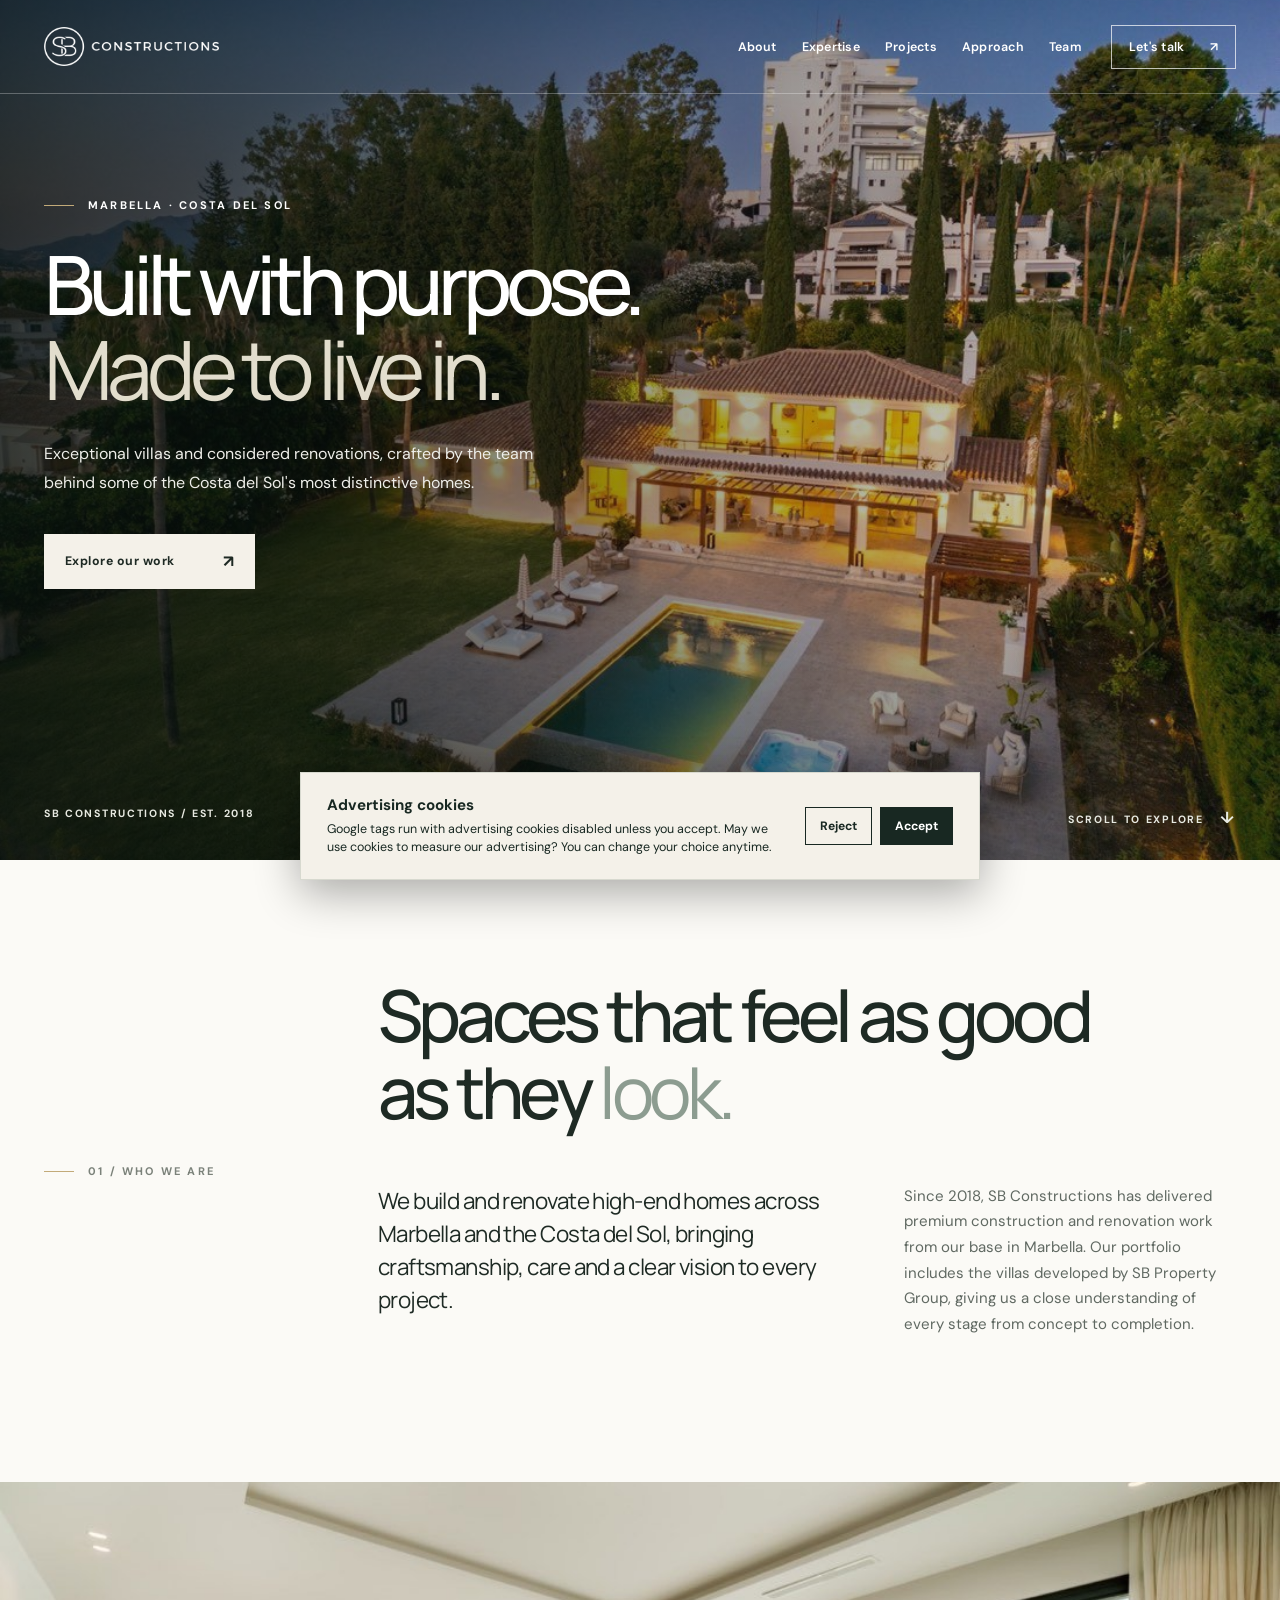
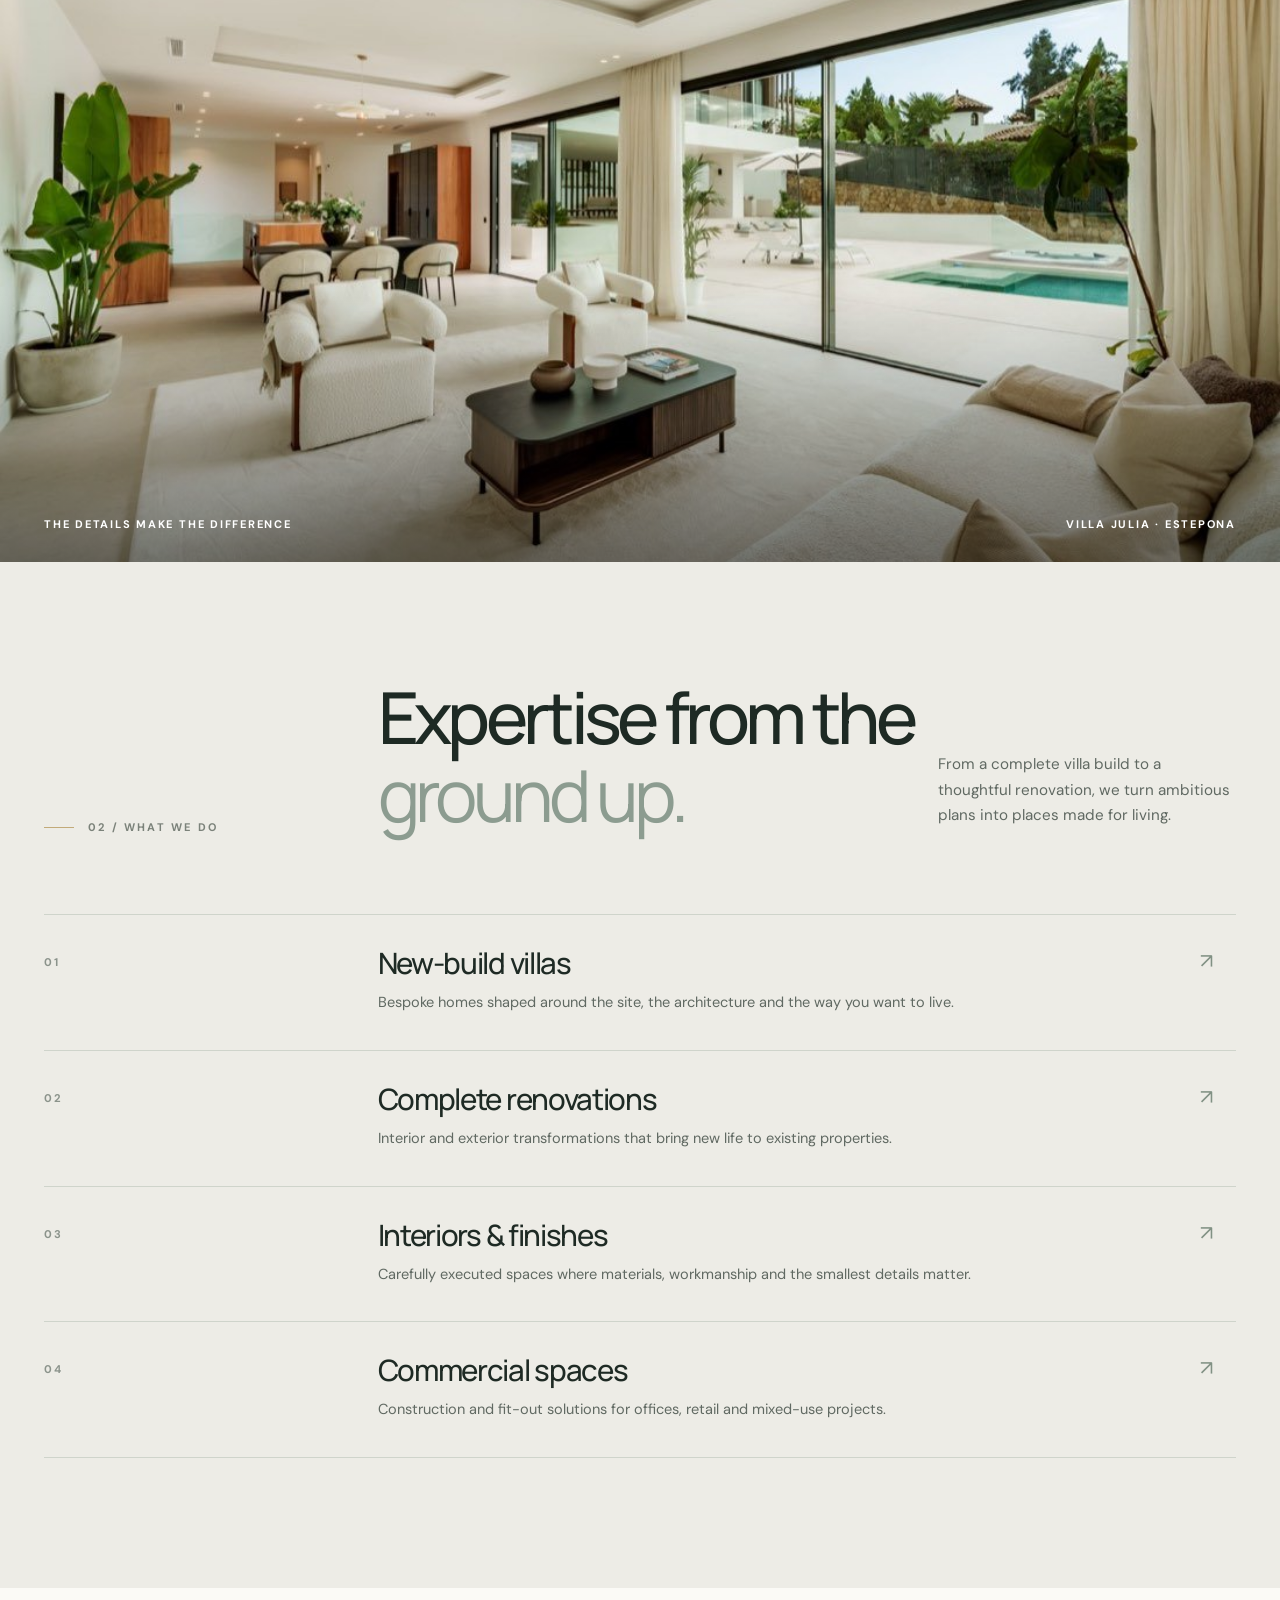
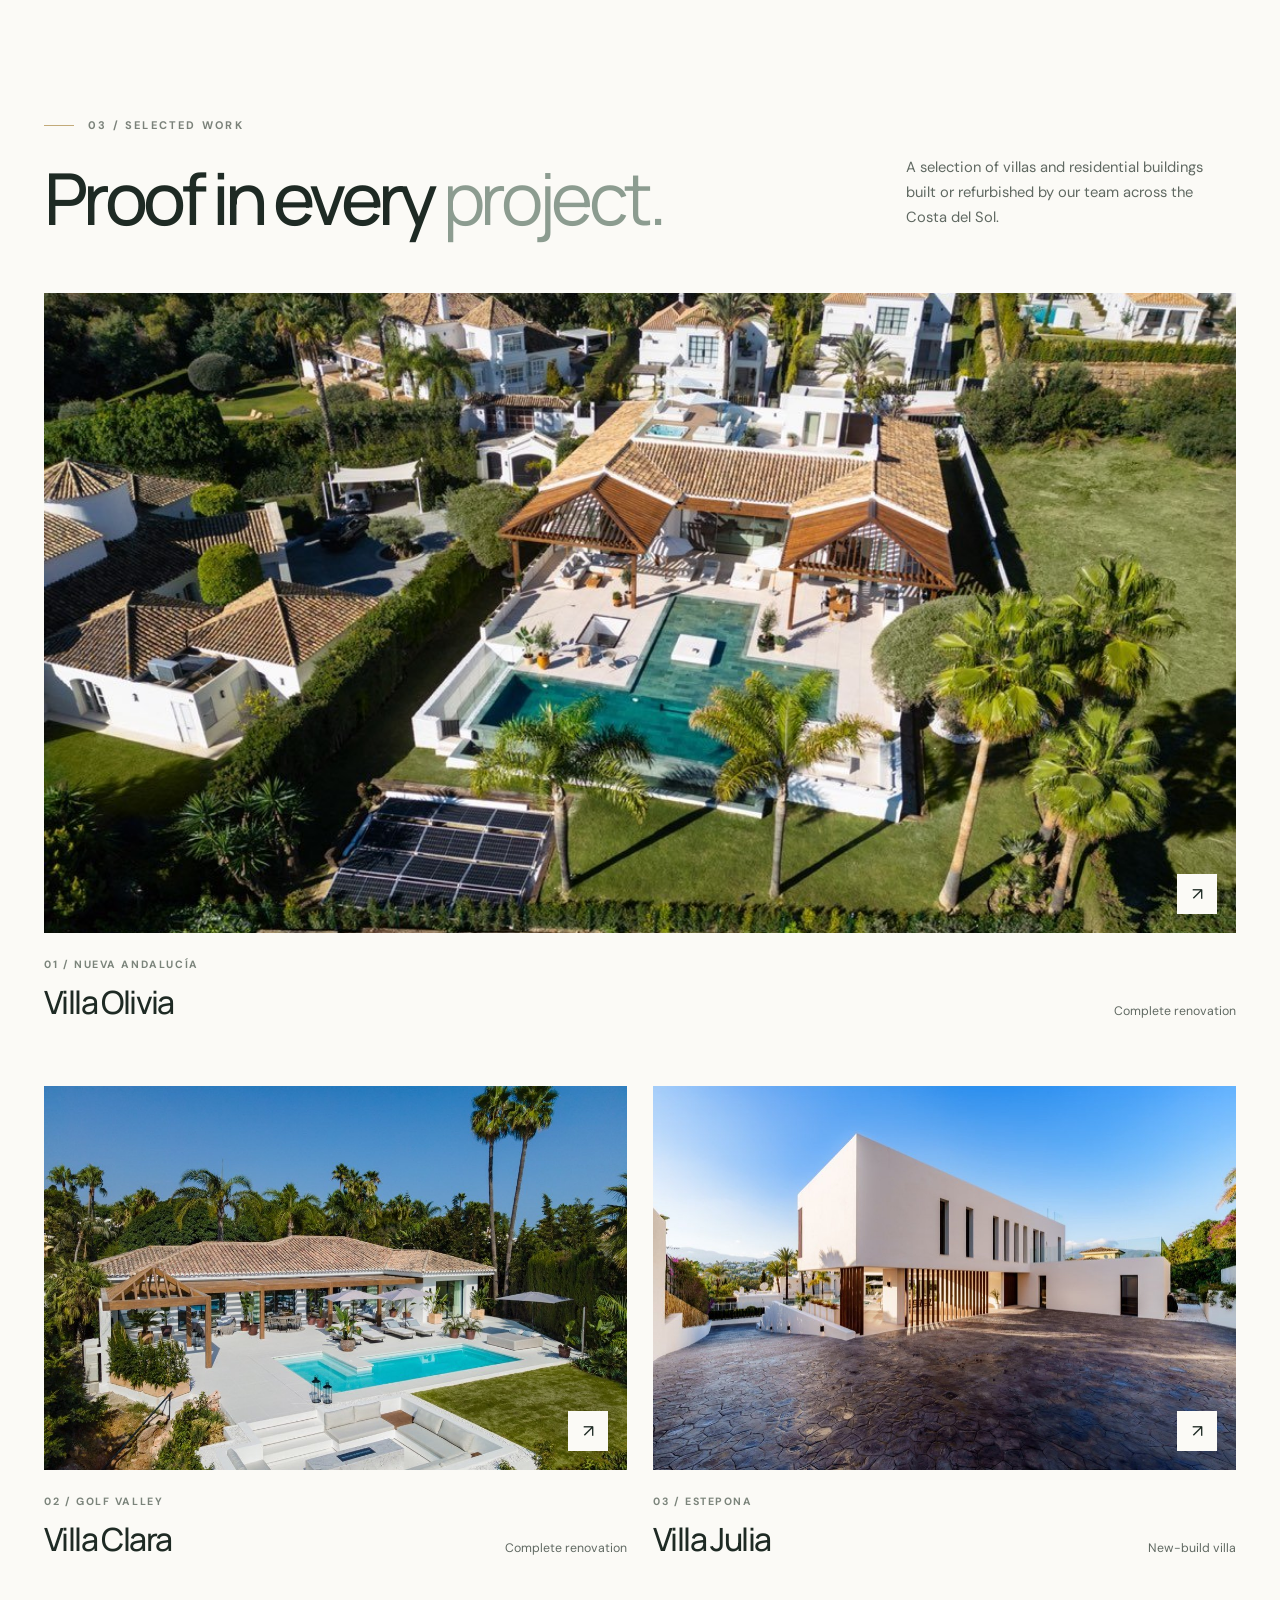
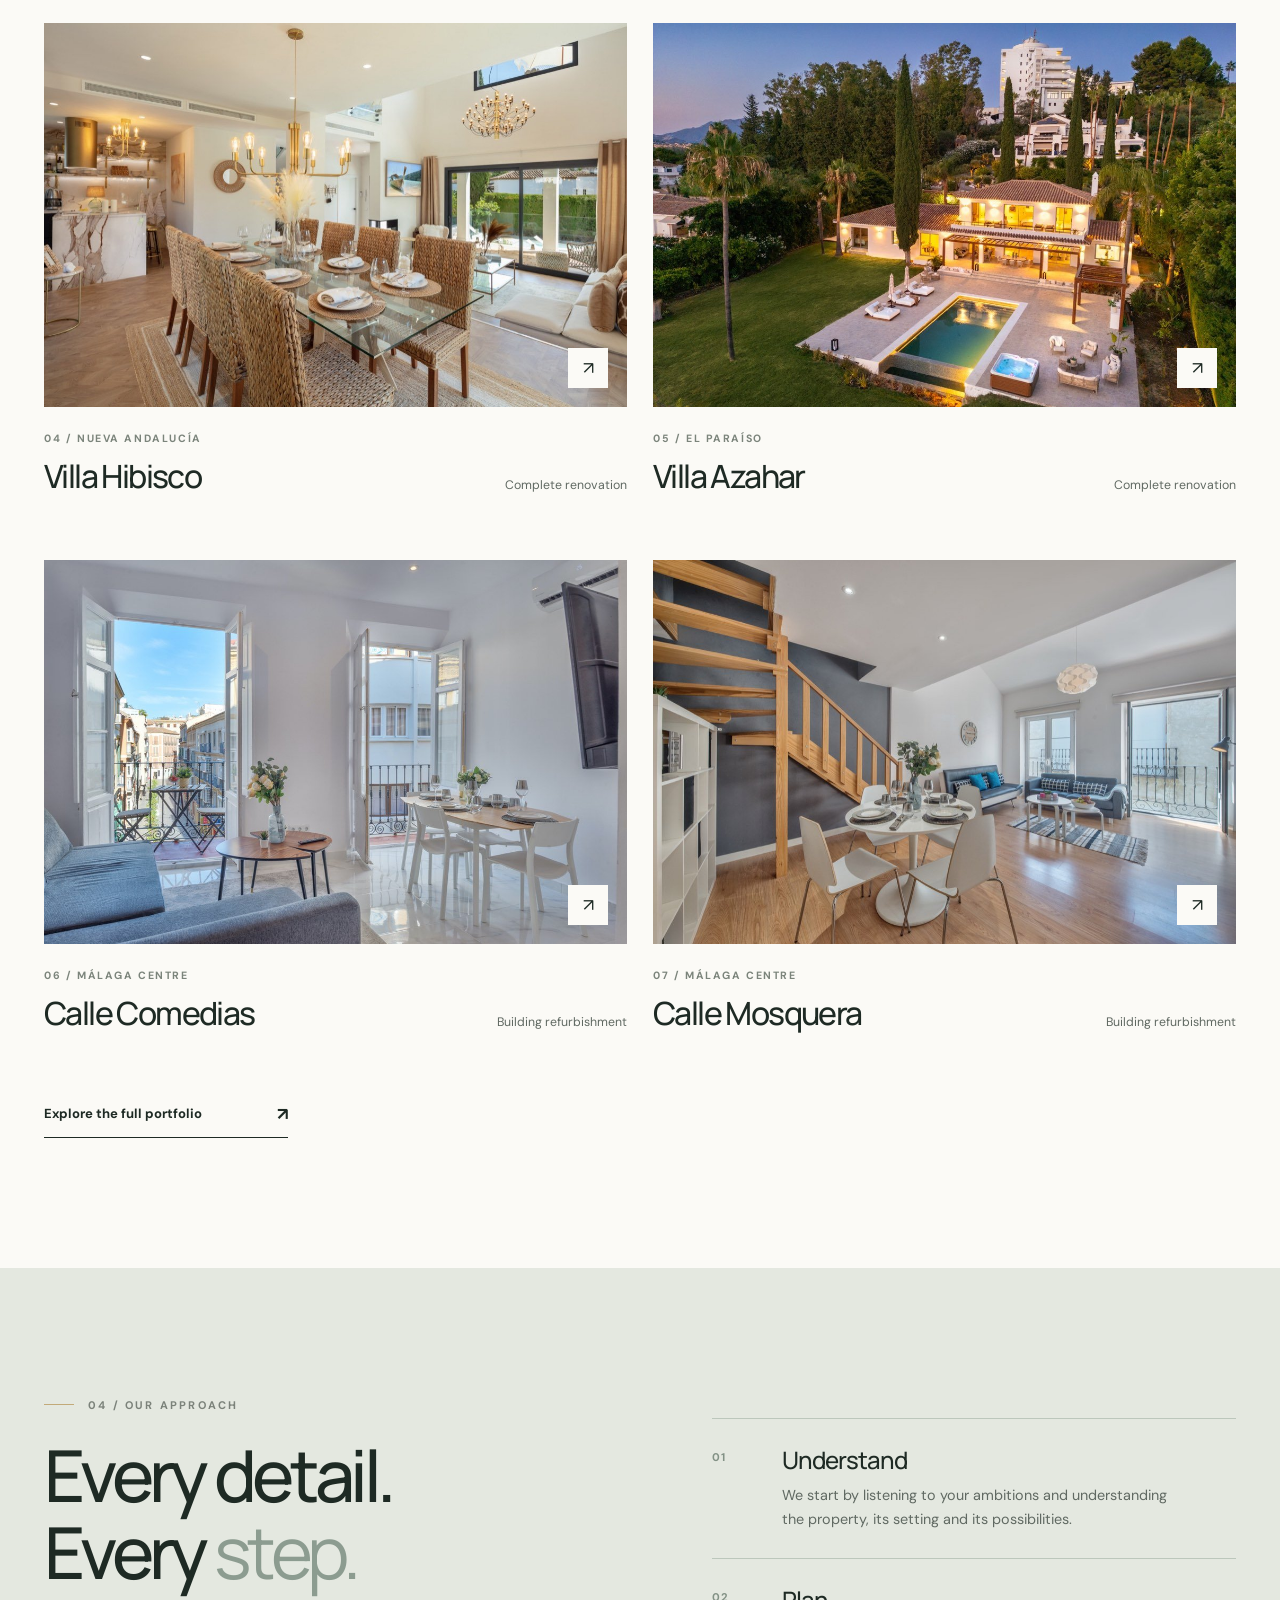
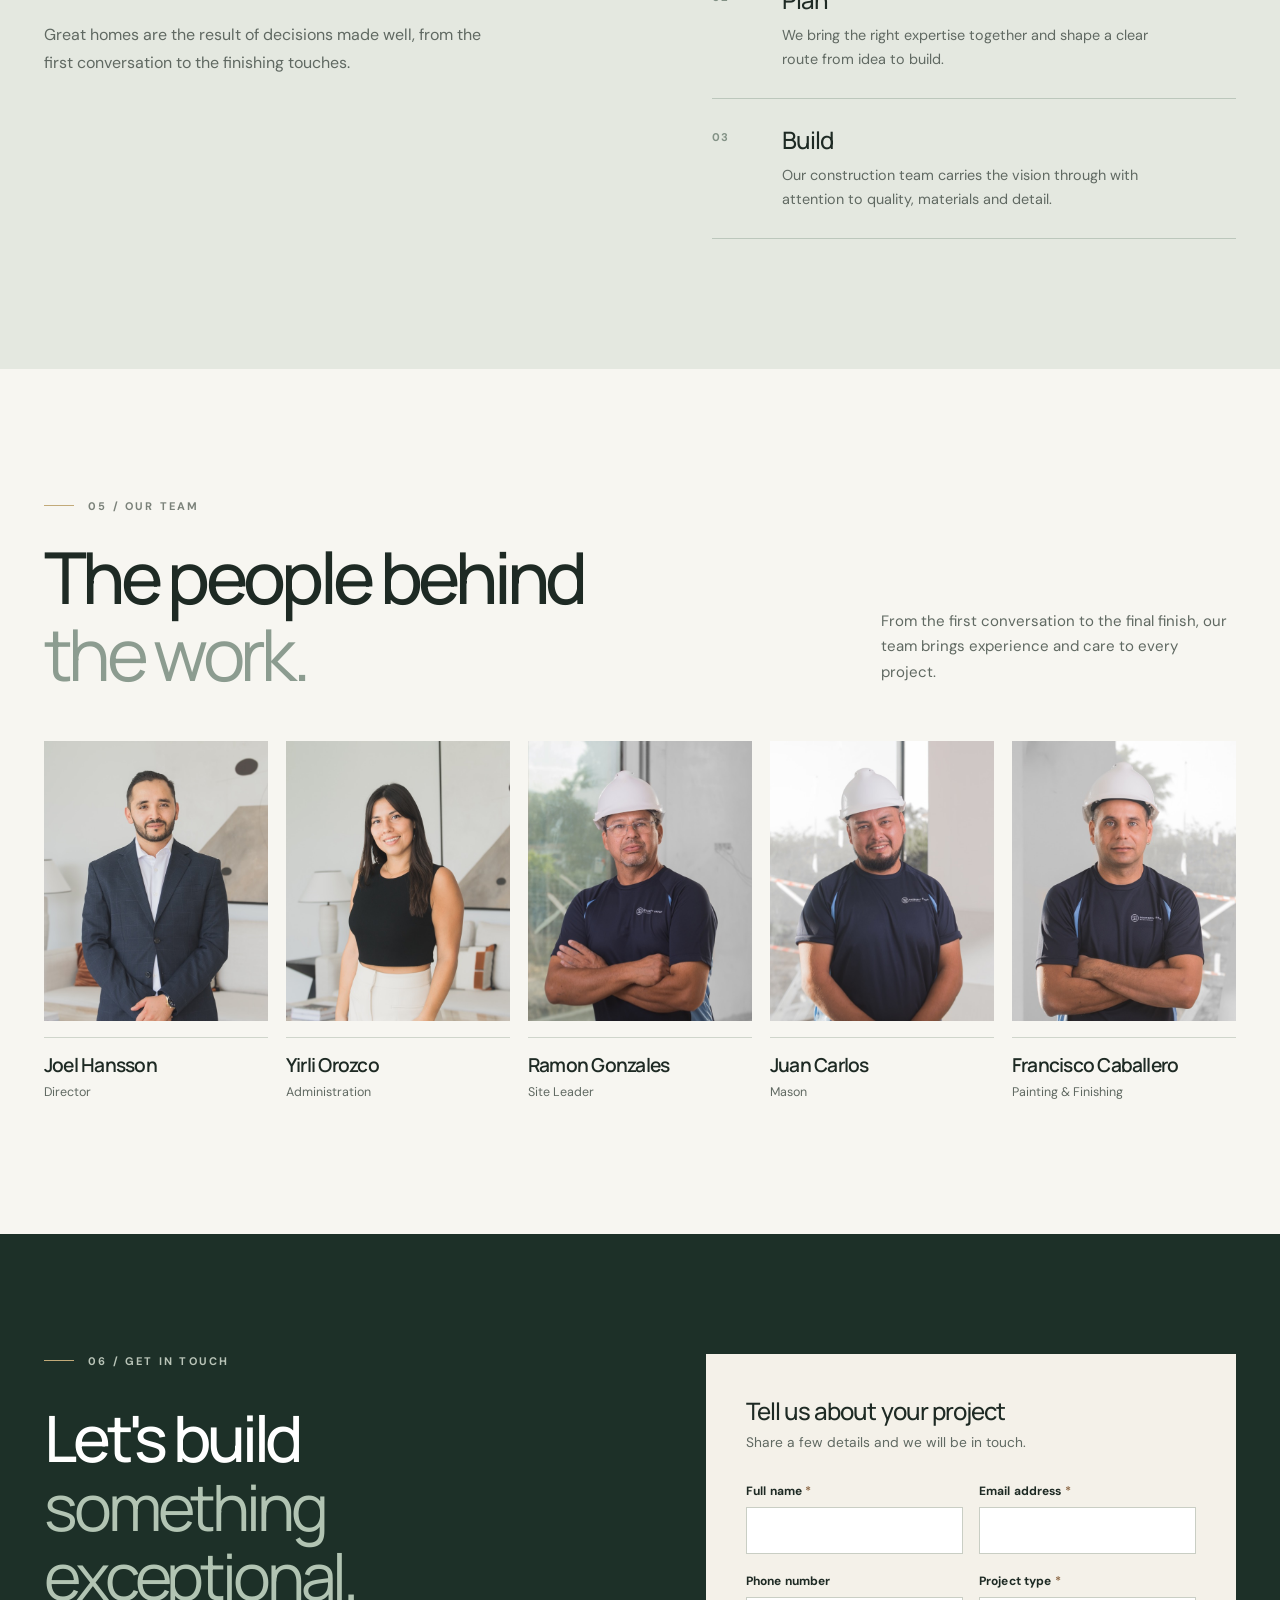
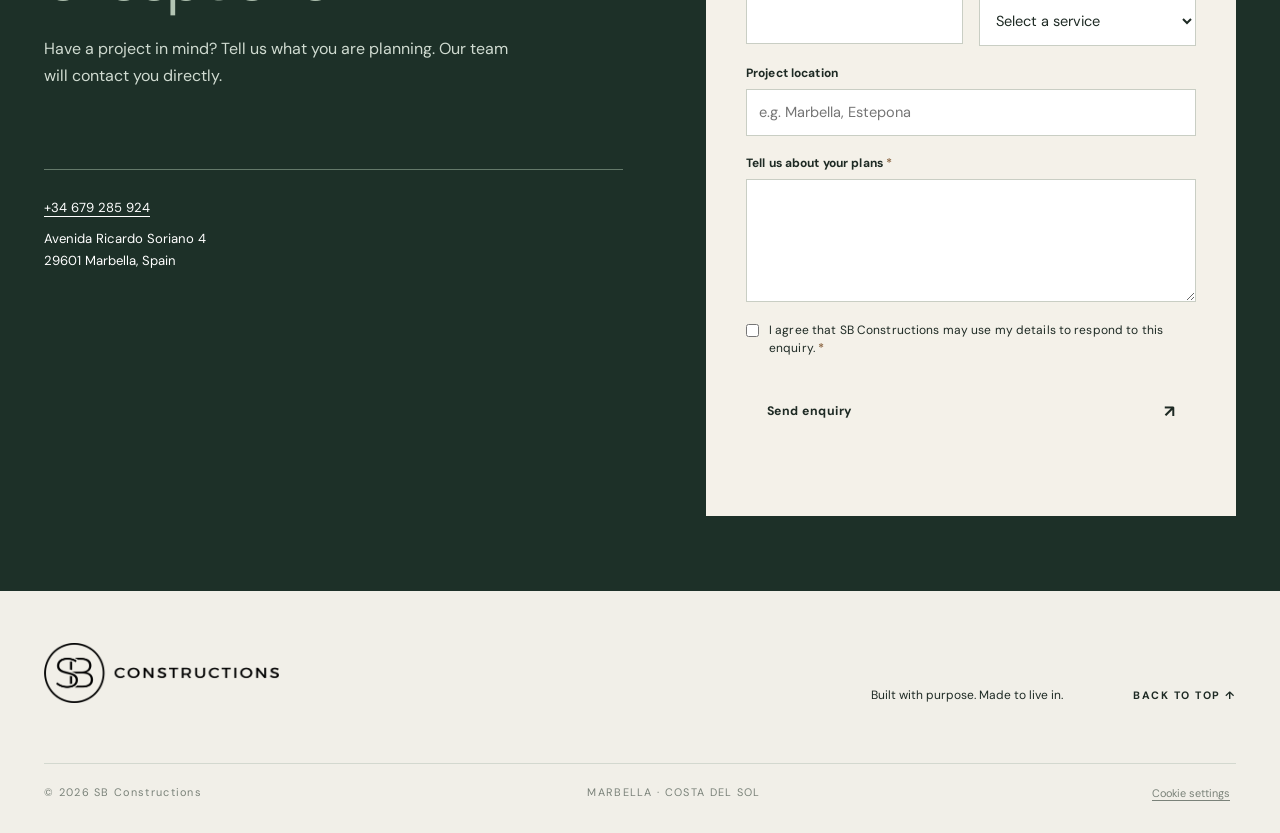
==== commit 6f15935b: "Add staff team and initialize Google tag with denied consent" ====
--- a/index.html
+++ b/index.html
@@ -37,10 +37,32 @@
     "areaServed": ["Marbella", "Estepona", "Málaga", "Costa del Sol"]
   }
   </script>
+  <script>
+    window.dataLayer = window.dataLayer || [];
+    function gtag(){dataLayer.push(arguments);}
+    gtag('consent', 'default', {
+      ad_storage: 'denied',
+      ad_user_data: 'denied',
+      ad_personalization: 'denied',
+      analytics_storage: 'denied'
+    });
+    try {
+      if (localStorage.getItem('sb-constructions-ads-consent-v1') === 'accepted') {
+        gtag('consent', 'update', {
+          ad_storage: 'granted',
+          ad_user_data: 'granted',
+          ad_personalization: 'granted',
+          analytics_storage: 'granted'
+        });
+      }
+    } catch (_) {}
+    gtag('js', new Date());
+  </script>
+  <script async src="https://www.googletagmanager.com/gtm.js?id=GTM-TQXJNLLV"></script>
   <link rel="preconnect" href="https://fonts.googleapis.com">
   <link rel="preconnect" href="https://fonts.gstatic.com" crossorigin>
   <link href="https://fonts.googleapis.com/css2?family=DM+Sans:wght@400;500;600;700&family=Manrope:wght@400;500;600;700;800&display=swap" rel="stylesheet">
-  <link rel="stylesheet" href="styles.css?v=20261111">
+  <link rel="stylesheet" href="styles.css?v=20261111b">
   <link rel="stylesheet" href="consent.css">
 </head>
 <body>
@@ -48,7 +70,7 @@
   <header class="site-header" id="top">
     <a class="brand" href="#top" aria-label="SB Constructions, home"><img src="assets/sb-constructions-white.png" alt="" width="1000" height="228"></a>
     <button class="menu-toggle" type="button" aria-expanded="false" aria-controls="main-nav" aria-label="Open menu"><span></span><span></span></button>
-    <nav id="main-nav" aria-label="Main navigation"><a href="#about">About</a><a href="#services">Expertise</a><a href="#projects">Projects</a><a href="#approach">Approach</a><a class="nav-contact" href="#contact">Let's talk <span aria-hidden="true">↗</span></a></nav>
+    <nav id="main-nav" aria-label="Main navigation"><a href="#about">About</a><a href="#services">Expertise</a><a href="#projects">Projects</a><a href="#approach">Approach</a><a href="#team">Team</a><a class="nav-contact" href="#contact">Let's talk <span aria-hidden="true">↗</span></a></nav>
   </header>
 
   <main id="main">
@@ -102,7 +124,20 @@
 
     <section class="approach-section section-pad" id="approach"><div class="wrap approach-grid"><div><div class="section-label"><span class="eyebrow-line"></span> 04 / OUR APPROACH</div><h2>Every detail.<br>Every <em>step.</em></h2><p>Great homes are the result of decisions made well, from the first conversation to the finishing touches.</p></div><div class="approach-steps"><div><span>01</span><h3>Understand</h3><p>We start by listening to your ambitions and understanding the property, its setting and its possibilities.</p></div><div><span>02</span><h3>Plan</h3><p>We bring the right expertise together and shape a clear route from idea to build.</p></div><div><span>03</span><h3>Build</h3><p>Our construction team carries the vision through with attention to quality, materials and detail.</p></div></div></div></section>
 
-    <section class="contact-section" id="contact"><div class="wrap contact-layout"><div class="contact-inner"><div class="section-label"><span class="eyebrow-line"></span> 05 / GET IN TOUCH</div><h2>Let's build<br><em>something exceptional.</em></h2><p>Have a project in mind? Tell us what you are planning. Our team will contact you directly.</p><div class="contact-details"><a href="tel:+34679285924">+34 679 285 924</a><span>Avenida Ricardo Soriano 4<br>29601 Marbella, Spain</span></div></div><form class="lead-form" id="lead-form" novalidate><h3>Tell us about your project</h3><p>Share a few details and we will be in touch.</p><div class="form-grid"><label>Full name <span>*</span><input name="name" type="text" autocomplete="name" minlength="2" maxlength="120" required></label><label>Email address <span>*</span><input name="email" type="email" autocomplete="email" maxlength="254" required></label><label>Phone number<input name="phone" type="tel" autocomplete="tel" maxlength="50"></label><label>Project type <span>*</span><select name="projectType" required><option value="">Select a service</option><option value="New-build villa">New-build villa</option><option value="Complete renovation">Complete renovation</option><option value="Interiors and finishes">Interiors and finishes</option><option value="Commercial project">Commercial project</option><option value="Other">Other</option></select></label></div><label>Project location<input name="location" type="text" maxlength="120" placeholder="e.g. Marbella, Estepona"></label><label>Tell us about your plans <span>*</span><textarea name="message" rows="5" minlength="10" maxlength="3000" required></textarea></label><label class="form-consent"><input name="consent" type="checkbox" required><span>I agree that SB Constructions may use my details to respond to this enquiry. <strong>*</strong></span></label><div class="form-honeypot" aria-hidden="true"><label>Leave this field empty<input name="website" tabindex="-1" autocomplete="off"></label></div><button class="button button-cream" type="submit">Send enquiry <span aria-hidden="true">↗</span></button><p class="form-status" role="status" aria-live="polite"></p></form></div></section>
+    <section class="team-section section-pad" id="team" aria-labelledby="team-title">
+      <div class="wrap">
+        <div class="team-heading"><div><div class="section-label"><span class="eyebrow-line"></span> 05 / OUR TEAM</div><h2 id="team-title">The people behind<br><em>the work.</em></h2></div><p>From the first conversation to the final finish, our team brings experience and care to every project.</p></div>
+        <div class="team-grid">
+          <article class="team-card"><img src="assets/team-joel-hansson.jpg" alt="Joel Hansson" loading="lazy"><div class="team-card-info"><h3>Joel Hansson</h3><p>Director</p></div></article>
+          <article class="team-card"><img src="assets/team-yirli-orozco.jpg" alt="Yirli Orozco" loading="lazy"><div class="team-card-info"><h3>Yirli Orozco</h3><p>Administration</p></div></article>
+          <article class="team-card"><img src="assets/team-ramon-gonzales.jpg" alt="Ramon Gonzales" loading="lazy"><div class="team-card-info"><h3>Ramon Gonzales</h3><p>Site Leader</p></div></article>
+          <article class="team-card"><img src="assets/team-juan-carlos.jpg" alt="Juan Carlos" loading="lazy"><div class="team-card-info"><h3>Juan Carlos</h3><p>Mason</p></div></article>
+          <article class="team-card"><img src="assets/team-francisco-caballero.jpg" alt="Francisco Caballero" loading="lazy"><div class="team-card-info"><h3>Francisco Caballero</h3><p>Painting &amp; Finishing</p></div></article>
+        </div>
+      </div>
+    </section>
+
+    <section class="contact-section" id="contact"><div class="wrap contact-layout"><div class="contact-inner"><div class="section-label"><span class="eyebrow-line"></span> 06 / GET IN TOUCH</div><h2>Let's build<br><em>something exceptional.</em></h2><p>Have a project in mind? Tell us what you are planning. Our team will contact you directly.</p><div class="contact-details"><a href="tel:+34679285924">+34 679 285 924</a><span>Avenida Ricardo Soriano 4<br>29601 Marbella, Spain</span></div></div><form class="lead-form" id="lead-form" novalidate><h3>Tell us about your project</h3><p>Share a few details and we will be in touch.</p><div class="form-grid"><label>Full name <span>*</span><input name="name" type="text" autocomplete="name" minlength="2" maxlength="120" required></label><label>Email address <span>*</span><input name="email" type="email" autocomplete="email" maxlength="254" required></label><label>Phone number<input name="phone" type="tel" autocomplete="tel" maxlength="50"></label><label>Project type <span>*</span><select name="projectType" required><option value="">Select a service</option><option value="New-build villa">New-build villa</option><option value="Complete renovation">Complete renovation</option><option value="Interiors and finishes">Interiors and finishes</option><option value="Commercial project">Commercial project</option><option value="Other">Other</option></select></label></div><label>Project location<input name="location" type="text" maxlength="120" placeholder="e.g. Marbella, Estepona"></label><label>Tell us about your plans <span>*</span><textarea name="message" rows="5" minlength="10" maxlength="3000" required></textarea></label><label class="form-consent"><input name="consent" type="checkbox" required><span>I agree that SB Constructions may use my details to respond to this enquiry. <strong>*</strong></span></label><div class="form-honeypot" aria-hidden="true"><label>Leave this field empty<input name="website" tabindex="-1" autocomplete="off"></label></div><button class="button button-cream" type="submit">Send enquiry <span aria-hidden="true">↗</span></button><p class="form-status" role="status" aria-live="polite"></p></form></div></section>
   </main>
   <footer><div class="wrap footer-main"><a class="brand dark" href="#top" aria-label="SB Constructions, back to top"><img src="assets/sb-constructions-black.png" alt="" width="1000" height="257"></a><div><span>Built with purpose. Made to live in.</span><a href="#top">BACK TO TOP ↑</a></div></div><div class="wrap footer-bottom"><span>© <span id="year">2026</span> SB Constructions</span><span>MARBELLA · COSTA DEL SOL</span></div></footer>
   <script src="script.js"></script>
--- a/styles.css
+++ b/styles.css
@@ -16,6 +16,14 @@
 .brand img{display:block;width:175px;height:auto}.footer-main .brand img{width:235px}
 @media(max-width:650px){.brand img{width:150px}.footer-main .brand img{width:220px}}
 
+/* People behind the projects */
+.site-header nav{gap:25px}.site-header .nav-contact{margin-left:4px}
+.team-section{background:#f7f6f1}.team-heading{display:flex;justify-content:space-between;align-items:end;gap:35px;margin-bottom:48px}.team-heading h2{margin:26px 0 0}.team-heading h2 em{color:#8c9c90}.team-heading>p{max-width:355px;margin:0 0 8px;color:var(--muted);font-size:.94rem}.team-grid{display:grid;grid-template-columns:repeat(5,minmax(0,1fr));gap:18px}.team-card{min-width:0}.team-card img{width:100%;aspect-ratio:4/5;object-fit:cover;object-position:center center;background:#e1e3dc}.team-card-info{border-top:1px solid #cfd5cb;margin-top:16px;padding-top:14px}.team-card h3{font-size:clamp(1rem,1.5vw,1.35rem);letter-spacing:-.04em;font-weight:600;margin:0 0 4px}.team-card p{font-size:.78rem;color:var(--muted);margin:0}
+@media(max-width:1050px){.site-header nav{gap:15px}.team-grid{grid-template-columns:repeat(3,minmax(0,1fr));gap:30px 18px}}
+@media(max-width:780px){.menu-toggle{display:flex;width:42px;height:42px;flex-direction:column;align-items:center;justify-content:center;gap:6px;background:none;border:0;color:white;z-index:22}.menu-toggle span{height:1px;width:24px;background:currentColor}.menu-toggle[aria-expanded=true] span:first-child{transform:translateY(3.5px) rotate(45deg)}.menu-toggle[aria-expanded=true] span:last-child{transform:translateY(-3.5px) rotate(-45deg)}.site-header nav{position:fixed;inset:0;background:var(--green);display:none;flex-direction:column;align-items:flex-start;justify-content:center;padding:70px 30px;gap:25px;font-size:1.55rem;font-family:Manrope,sans-serif}.site-header nav.open{display:flex}.site-header .nav-contact{font-size:1rem;margin:18px 0 0;padding:15px 20px}.team-heading{display:block}.team-heading>p{margin-top:20px}}
+@media(max-width:650px){.team-grid{grid-template-columns:repeat(2,minmax(0,1fr));gap:28px 12px}.team-heading h2{font-size:clamp(2.8rem,10vw,4.3rem)}.team-card-info{margin-top:10px;padding-top:10px}.team-card h3{font-size:1rem}}
+@media(max-width:420px){.team-grid{grid-template-columns:1fr 1fr}.team-card h3{font-size:.95rem}}
+
 /* Lead enquiry form */
 .contact-layout{display:grid;grid-template-columns:minmax(0,1fr) minmax(380px,530px);gap:7%;align-items:start}.contact-layout .contact-inner h2{font-size:clamp(3.2rem,5vw,5.8rem)}.contact-layout .contact-details{display:flex;flex-direction:column;gap:8px;margin-top:80px}.lead-form{background:#f4f1e9;color:var(--ink);padding:40px}.lead-form h3{font-size:1.5rem;letter-spacing:-.04em;font-weight:500;margin:0 0 4px}.lead-form>p{font-size:.86rem;color:var(--muted);margin:0 0 29px}.lead-form label{display:block;font-size:.75rem;font-weight:700;letter-spacing:.01em}.lead-form label>span:not(.form-consent span){color:#916e4d}.lead-form input:not([type=checkbox]),.lead-form select,.lead-form textarea{display:block;width:100%;border:1px solid #c9cec4;background:#fff;color:var(--ink);border-radius:0;outline:0;font:inherit;font-weight:400;font-size:.91rem;padding:13px 12px;margin:8px 0 19px}.lead-form input:focus,.lead-form select:focus,.lead-form textarea:focus{border-color:#607766;box-shadow:0 0 0 2px rgba(96,119,102,.17)}.lead-form textarea{resize:vertical;min-height:120px}.form-grid{display:grid;grid-template-columns:1fr 1fr;gap:0 16px}.form-consent{display:flex!important;gap:10px;align-items:flex-start;font-size:.75rem!important;line-height:1.5;font-weight:400!important;margin:2px 0 27px}.form-consent input{accent-color:#2f4f3b;margin:3px 0 0;flex:none}.form-consent strong{color:#916e4d}.form-honeypot{position:absolute;width:1px;height:1px;overflow:hidden;clip-path:inset(50%)}.lead-form .button{border:0;cursor:pointer;width:100%}.lead-form .button:disabled{opacity:.6;cursor:wait;transform:none}.form-status{min-height:1.5em;margin:17px 0 0!important;font-size:.82rem!important;color:#355a3f!important}.form-status.error{color:#9b332a!important}
 @media(max-width:1050px){.contact-layout{grid-template-columns:1fr;gap:45px}.contact-layout .contact-details{margin-top:40px}.lead-form{max-width:670px}}
